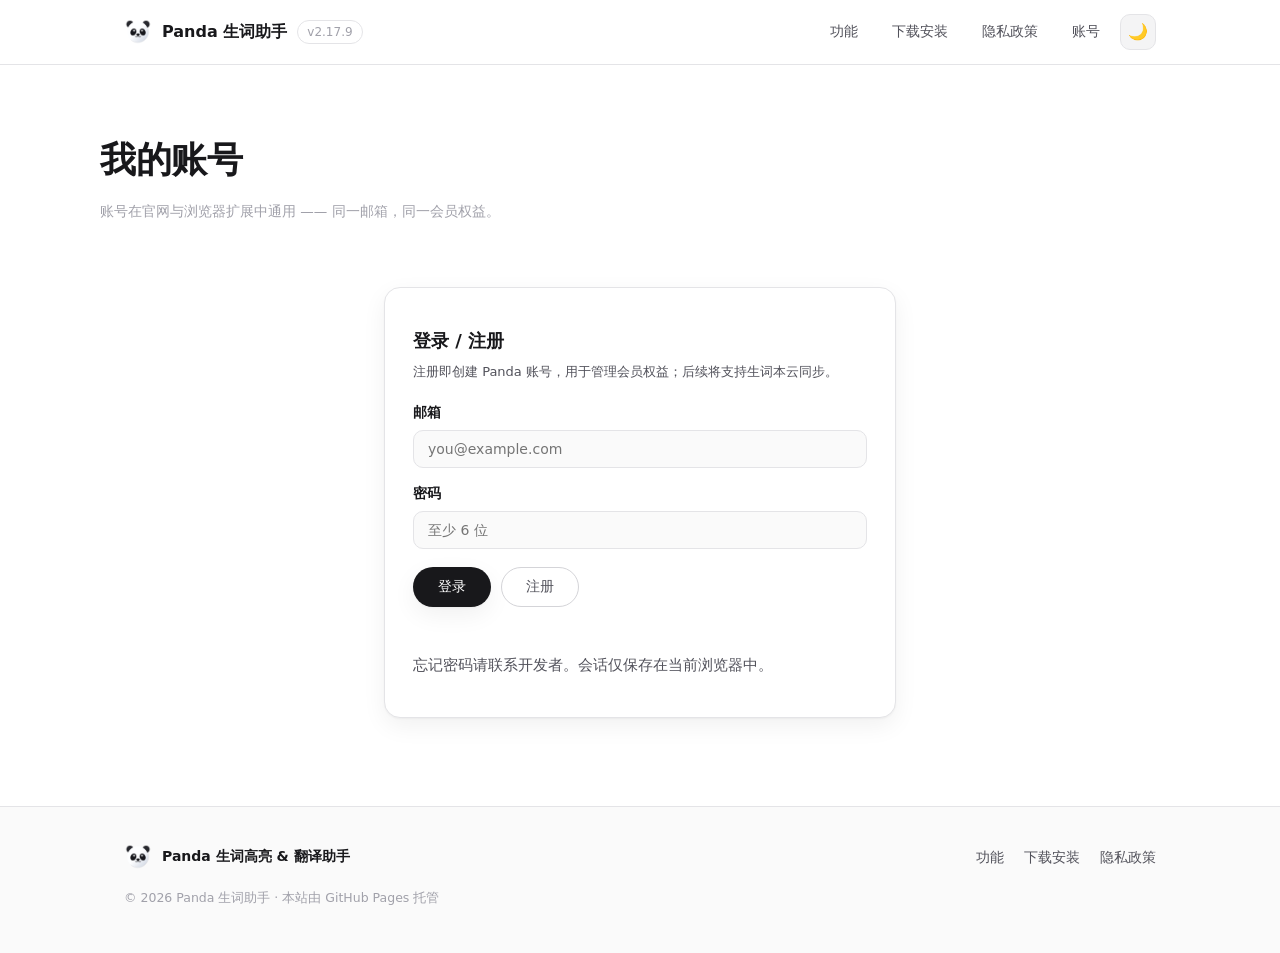
==== account.html @ ee0c7439 "添加账号系统（登录/注册/会员状态）" ====
<!DOCTYPE html>
<html lang="zh-CN">
<head>
  <meta charset="UTF-8" />
  <meta name="viewport" content="width=device-width, initial-scale=1.0" />
  <title>我的账号 — Panda 生词高亮 &amp; 翻译助手</title>
  <link rel="icon" type="image/png" href="assets/icons/icon128.png" />
  <link rel="stylesheet" href="assets/style.css" />
</head>
<body>
  <header class="nav">
    <div class="container nav-inner">
      <a class="brand" href="./">
        <img src="assets/icons/icon128.png" alt="Panda 图标" />
        <span>Panda 生词助手</span>
        <span class="ver">v2.17.9</span>
      </a>
      <nav class="nav-links">
        <a href="./#features" class="hide-sm">功能</a>
        <a href="./#install" class="hide-sm">下载安装</a>
        <a href="privacy.html">隐私政策</a>
        <a href="account.html">账号</a>
        <button class="theme-btn" id="themeBtn" title="切换日间 / 夜间主题" aria-label="切换主题">🌙</button>
      </nav>
    </div>
  </header>

  <main>
    <div class="container page-head">
      <h1>我的账号</h1>
      <p class="meta">账号在官网与浏览器扩展中通用 —— 同一邮箱，同一会员权益。</p>
    </div>

    <div class="container doc" style="max-width:560px">

      <!-- 未登录：登录 / 注册 -->
      <div class="auth-card" id="authLogin">
        <h2 style="font-size:18px;font-weight:650;margin-bottom:4px">登录 / 注册</h2>
        <p style="font-size:13px;color:var(--text-sub);margin-bottom:18px">注册即创建 Panda 账号，用于管理会员权益；后续将支持生词本云同步。</p>
        <div class="auth-form">
          <label>邮箱
            <input type="email" id="authEmail" placeholder="you@example.com" autocomplete="email" />
          </label>
          <label>密码
            <input type="password" id="authPass" placeholder="至少 6 位" autocomplete="current-password" />
          </label>
        </div>
        <div class="auth-actions">
          <button class="btn btn-primary" id="authLoginBtn" type="button">登录</button>
          <button class="btn btn-ghost" id="authSignupBtn" type="button">注册</button>
        </div>
        <p class="auth-msg" id="authMsg"></p>
        <p class="auth-tip">忘记密码请联系开发者。会话仅保存在当前浏览器中。</p>
      </div>

      <!-- 已登录：账号信息 -->
      <div class="auth-card hidden" id="authInfo">
        <h2 style="font-size:18px;font-weight:650;margin-bottom:18px">账号信息</h2>
        <div class="auth-row">
          <span class="auth-k">邮箱</span>
          <span id="infoEmail">—</span>
        </div>
        <div class="auth-row">
          <span class="auth-k">会员状态</span>
          <span class="auth-plan">
            <span class="pro-badge" id="infoBadge">免费版</span>
            <span id="infoPlan" style="font-size:13px;color:var(--text-sub)"></span>
          </span>
        </div>
        <div class="auth-actions" style="margin-top:22px">
          <button class="btn btn-primary" id="authRefreshBtn" type="button">刷新状态</button>
          <button class="btn btn-ghost" id="authLogoutBtn" type="button">退出登录</button>
        </div>
        <p class="auth-msg" id="infoMsg"></p>
        <p class="auth-tip">在浏览器扩展的「设置 → 账号」中登录同一邮箱，会员权益自动同步。</p>
      </div>

    </div>
  </main>

  <footer class="footer">
    <div class="container footer-inner">
      <a class="brand" href="./">
        <img src="assets/icons/icon128.png" alt="" />
        <span>Panda 生词高亮 &amp; 翻译助手</span>
      </a>
      <nav>
        <a href="./#features">功能</a>
        <a href="./#install">下载安装</a>
        <a href="privacy.html">隐私政策</a>
      </nav>
      <p class="copy">© 2026 Panda 生词助手 · 本站由 GitHub Pages 托管</p>
    </div>
  </footer>

  <script src="assets/auth.js"></script>
  <script>
    (function () {
      // 主题切换（与首页一致）
      var btn = document.getElementById('themeBtn');
      var root = document.documentElement;
      var saved = null;
      try { saved = localStorage.getItem('site-theme'); } catch (e) {}
      var apply = function (t) {
        root.setAttribute('data-theme', t);
        btn.textContent = t === 'dark' ? '☀️' : '🌙';
      };
      apply(saved || (window.matchMedia && window.matchMedia('(prefers-color-scheme: dark)').matches ? 'dark' : 'light'));
      btn.addEventListener('click', function () {
        var next = root.getAttribute('data-theme') === 'dark' ? 'light' : 'dark';
        apply(next);
        try { localStorage.setItem('site-theme', next); } catch (e) {}
      });
    })();

    (function () {
      if (typeof SiteAuth === "undefined") return;
      var $ = function (id) { return document.getElementById(id); };
      var loginCard = $("authLogin"), infoCard = $("authInfo");
      var emailInput = $("authEmail"), passInput = $("authPass");
      var msgEl = $("authMsg"), infoMsg = $("infoMsg");
      var busy = false;

      function say(el, text, isErr) {
        el.textContent = text || "";
        el.classList.toggle("err", !!isErr);
      }
      function fmtDate(iso) {
        if (!iso) return "永久";
        try {
          var d = new Date(iso);
          return d.getFullYear() + "-" + String(d.getMonth() + 1).padStart(2, "0") + "-" + String(d.getDate()).padStart(2, "0");
        } catch (e) { return String(iso); }
      }

      function refreshUI() {
        return SiteAuth.getMembership().then(function (m) {
          if (m.signed_in) {
            loginCard.classList.add("hidden");
            infoCard.classList.remove("hidden");
            $("infoEmail").textContent = m.email || "—";
            $("infoBadge").textContent = m.pro ? "PRO" : "免费版";
            $("infoBadge").classList.toggle("pro", !!m.pro);
            $("infoPlan").textContent = m.pro
              ? "Pro 会员 · 有效期至 " + fmtDate(m.expires_at)
              : (m.reason || "免费版，升级后解锁会员功能");
          } else {
            loginCard.classList.remove("hidden");
            infoCard.classList.add("hidden");
            if (m.reason && m.reason.indexOf("失效") >= 0) say(msgEl, m.reason, true);
          }
          return m;
        });
      }

      function creds() {
        var email = String(emailInput.value || "").trim();
        var pass = String(passInput.value || "");
        if (!/^[^\s@]+@[^\s@]+\.[^\s@]+$/.test(email)) { say(msgEl, "请输入有效的邮箱地址", true); return null; }
        if (pass.length < 6) { say(msgEl, "密码至少 6 位", true); return null; }
        return { email: email, pass: pass };
      }

      function doLogin() {
        if (busy) return;
        var c = creds(); if (!c) return;
        busy = true; say(msgEl, "登录中…");
        SiteAuth.signIn(c.email, c.pass).then(function () {
          passInput.value = "";
          say(msgEl, "登录成功");
          return refreshUI();
        }).catch(function (e) {
          say(msgEl, e.message || "登录失败", true);
        }).then(function () { busy = false; });
      }

      function doSignup() {
        if (busy) return;
        var c = creds(); if (!c) return;
        busy = true; say(msgEl, "注册中…");
        SiteAuth.signUp(c.email, c.pass).then(function (r) {
          if (r.needConfirm) {
            say(msgEl, "注册成功！请到邮箱查收验证邮件后再登录");
          } else {
            passInput.value = "";
            say(msgEl, "注册成功，已自动登录");
            return refreshUI();
          }
        }).catch(function (e) {
          say(msgEl, e.message || "注册失败", true);
        }).then(function () { busy = false; });
      }

      function doLogout() {
        if (busy) return;
        busy = true;
        SiteAuth.signOut().then(function () {
          emailInput.value = ""; passInput.value = "";
          say(infoMsg, "");
          say(msgEl, "已退出登录");
          return refreshUI();
        }).catch(function (e) {
          say(infoMsg, "退出失败：" + (e.message || e), true);
        }).then(function () { busy = false; });
      }

      $("authLoginBtn").addEventListener("click", doLogin);
      $("authSignupBtn").addEventListener("click", doSignup);
      $("authLogoutBtn").addEventListener("click", doLogout);
      $("authRefreshBtn").addEventListener("click", function () {
        say(infoMsg, "刷新中…");
        refreshUI().then(function (m) { say(infoMsg, m && m.signed_in ? "已刷新" : ""); });
      });
      passInput.addEventListener("keydown", function (e) { if (e.key === "Enter") doLogin(); });

      refreshUI();
    })();
  </script>
</body>
</html>
---- assets/style.css ----
/* Panda 生词高亮 & 翻译助手 · 官网样式（锌色中性调 + 日/夜主题，与扩展 UI 一致） */
:root {
  --bg: #ffffff;
  --bg-subtle: #fafafa;
  --bg-sunken: #f4f4f5;
  --card: #ffffff;
  --border: #e4e4e7;
  --border-strong: #d4d4d8;
  --text: #18181b;
  --text-sub: #52525b;
  --text-faint: #a1a1aa;
  --accent: #18181b;
  --accent-fg: #ffffff;
  --blue: #3b82f6;
  --shadow: 0 1px 2px rgba(0,0,0,.04), 0 8px 24px rgba(0,0,0,.06);
  --ease: cubic-bezier(.22,1,.36,1);
}
html[data-theme="dark"] {
  --bg: #0a0a0a;
  --bg-subtle: #101011;
  --bg-sunken: #171719;
  --card: #121213;
  --border: #27272a;
  --border-strong: #3f3f46;
  --text: #fafafa;
  --text-sub: #a1a1aa;
  --text-faint: #52525b;
  --accent: #fafafa;
  --accent-fg: #0a0a0a;
  --blue: #60a5fa;
  --shadow: 0 1px 2px rgba(0,0,0,.4), 0 8px 24px rgba(0,0,0,.5);
}
* { box-sizing: border-box; margin: 0; padding: 0; }
html { scroll-behavior: smooth; }
body {
  font-family: system-ui, "Segoe UI", "PingFang SC", "HarmonyOS Sans SC", "MiSans", "Microsoft YaHei", sans-serif;
  background: var(--bg);
  color: var(--text);
  line-height: 1.7;
  -webkit-font-smoothing: antialiased;
}
a { color: inherit; text-decoration: none; }
.container { max-width: 1080px; margin: 0 auto; padding: 0 24px; }

/* ---------- 顶部导航 ---------- */
.nav {
  position: sticky; top: 0; z-index: 50;
  background: color-mix(in srgb, var(--bg) 82%, transparent);
  backdrop-filter: blur(12px);
  border-bottom: 1px solid var(--border);
}
.nav-inner {
  display: flex; align-items: center; justify-content: space-between;
  height: 64px;
}
.brand { display: flex; align-items: center; gap: 10px; font-weight: 600; font-size: 16px; }
.brand img { width: 28px; height: 28px; border-radius: 7px; }
.brand .ver {
  font-size: 12px; font-weight: 500; color: var(--text-faint);
  font-variant-numeric: tabular-nums;
  border: 1px solid var(--border); border-radius: 999px; padding: 1px 9px;
}
.nav-links { display: flex; align-items: center; gap: 6px; }
.nav-links a {
  padding: 7px 14px; border-radius: 8px; font-size: 14px; color: var(--text-sub);
  transition: all .25s var(--ease);
}
.nav-links a:hover { color: var(--text); background: var(--bg-sunken); }
.theme-btn {
  width: 36px; height: 36px; border-radius: 10px; border: 1px solid var(--border);
  background: var(--bg-sunken); cursor: pointer; font-size: 16px;
  display: grid; place-items: center; transition: all .25s var(--ease);
}
.theme-btn:hover { transform: translateY(-1px); border-color: var(--border-strong); }
@media (max-width: 640px) { .nav-links a.hide-sm { display: none; } }

/* ---------- Hero ---------- */
.hero { padding: 88px 0 72px; text-align: center; position: relative; overflow: hidden; }
.hero::before {
  content: ""; position: absolute; inset: -40% -20% auto; height: 130%;
  background: radial-gradient(ellipse 60% 50% at 50% 30%, color-mix(in srgb, var(--blue) 7%, transparent), transparent 70%);
  pointer-events: none;
}
.hero-logo {
  width: 88px; height: 88px; border-radius: 22px; margin: 0 auto 28px;
  box-shadow: var(--shadow); position: relative;
  animation: pop .7s var(--ease) both;
}
@keyframes pop { from { opacity: 0; transform: translateY(14px) scale(.92); } }
.hero h1 { font-size: clamp(30px, 5vw, 44px); font-weight: 700; letter-spacing: -.02em; animation: rise .7s .06s var(--ease) both; }
.hero h1 .hl { position: relative; color: var(--blue); }
.hero p.sub { font-size: 17px; color: var(--text-sub); max-width: 620px; margin: 18px auto 0; animation: rise .7s .14s var(--ease) both; }
@keyframes rise { from { opacity: 0; transform: translateY(16px); } }
.hero-cta { display: flex; gap: 12px; justify-content: center; flex-wrap: wrap; margin-top: 36px; animation: rise .7s .22s var(--ease) both; }
.btn {
  display: inline-flex; align-items: center; gap: 8px;
  padding: 11px 26px; border-radius: 999px; font-size: 15px; font-weight: 500;
  border: 1px solid transparent; cursor: pointer; transition: all .25s var(--ease);
}
.btn-primary { background: var(--accent); color: var(--accent-fg); box-shadow: var(--shadow); }
.btn-primary:hover { transform: translateY(-2px); }
.btn-primary:active { transform: translateY(0) scale(.97); }
.btn-ghost { border-color: var(--border-strong); color: var(--text-sub); background: var(--card); }
.btn-ghost:hover { transform: translateY(-2px); color: var(--text); border-color: var(--text-faint); }
.hero-badges { display: flex; gap: 10px; justify-content: center; flex-wrap: wrap; margin-top: 28px; animation: rise .7s .3s var(--ease) both; }
.badge {
  font-size: 12.5px; color: var(--text-sub);
  border: 1px solid var(--border); border-radius: 999px; padding: 4px 12px;
  background: var(--bg-subtle);
}

/* ---------- 分区 ---------- */
.section { padding: 72px 0; border-top: 1px solid var(--border); }
.section-head { text-align: center; margin-bottom: 44px; }
.section-head .kicker {
  font-size: 12.5px; font-weight: 600; letter-spacing: .12em; text-transform: uppercase;
  color: var(--blue); margin-bottom: 10px;
}
.section-head h2 { font-size: clamp(24px, 3.4vw, 32px); font-weight: 700; letter-spacing: -.01em; }
.section-head p { color: var(--text-sub); max-width: 560px; margin: 12px auto 0; font-size: 15px; }

/* 功能卡片 */
.grid { display: grid; grid-template-columns: repeat(auto-fit, minmax(300px, 1fr)); gap: 16px; }
.card {
  background: var(--card); border: 1px solid var(--border); border-radius: 16px;
  padding: 26px 24px; transition: all .3s var(--ease);
}
.card:hover { transform: translateY(-3px); border-color: var(--border-strong); box-shadow: var(--shadow); }
.card .ico {
  width: 42px; height: 42px; border-radius: 11px; display: grid; place-items: center;
  background: var(--bg-sunken); font-size: 20px; margin-bottom: 16px;
}
.card h3 { font-size: 16.5px; font-weight: 600; margin-bottom: 8px; }
.card p { font-size: 14px; color: var(--text-sub); }
.card .tag {
  display: inline-block; margin-top: 12px; font-size: 12px; color: var(--blue);
  background: color-mix(in srgb, var(--blue) 10%, transparent);
  border-radius: 999px; padding: 2px 10px;
}

/* 安装步骤 */
.steps { display: grid; grid-template-columns: repeat(auto-fit, minmax(240px, 1fr)); gap: 16px; counter-reset: step; }
.step {
  background: var(--card); border: 1px solid var(--border); border-radius: 16px;
  padding: 24px; position: relative; transition: all .3s var(--ease);
}
.step:hover { border-color: var(--border-strong); }
.step::before {
  counter-increment: step; content: counter(step);
  position: absolute; top: -13px; left: 22px;
  width: 26px; height: 26px; border-radius: 8px;
  background: var(--accent); color: var(--accent-fg);
  font-size: 13px; font-weight: 600; display: grid; place-items: center;
  font-variant-numeric: tabular-nums;
}
.step h3 { font-size: 15.5px; font-weight: 600; margin-bottom: 6px; }
.step p { font-size: 14px; color: var(--text-sub); }
.step code {
  font-family: ui-monospace, "Cascadia Code", Consolas, monospace;
  font-size: 12.5px; background: var(--bg-sunken); border: 1px solid var(--border);
  border-radius: 6px; padding: 1px 7px; color: var(--text);
}
.install-cta { text-align: center; margin-top: 40px; }
.note {
  font-size: 13px; color: var(--text-faint); margin-top: 16px; text-align: center;
}

/* 商店卡片 */
.stores { display: grid; grid-template-columns: repeat(auto-fit, minmax(260px, 1fr)); gap: 16px; }
.store {
  display: flex; align-items: center; gap: 16px;
  background: var(--card); border: 1px solid var(--border); border-radius: 16px;
  padding: 22px 24px; transition: all .3s var(--ease);
}
.store:hover { transform: translateY(-3px); border-color: var(--border-strong); box-shadow: var(--shadow); }
.store .ico { width: 46px; height: 46px; border-radius: 12px; display: grid; place-items: center; font-size: 24px; background: var(--bg-sunken); flex: none; }
.store h3 { font-size: 15.5px; font-weight: 600; }
.store p { font-size: 13px; color: var(--text-sub); }

/* ---------- 隐私页 ---------- */
.page-head { padding: 64px 0 8px; }
.page-head h1 { font-size: clamp(26px, 4vw, 36px); font-weight: 700; letter-spacing: -.01em; }
.page-head .meta { font-size: 13.5px; color: var(--text-faint); margin-top: 10px; }
.doc { max-width: 760px; margin: 0 auto; padding: 32px 24px 88px; }
.doc h2 {
  font-size: 19px; font-weight: 650; margin: 40px 0 12px;
  padding-top: 24px; border-top: 1px solid var(--border);
}
.doc h2:first-of-type { border-top: none; padding-top: 0; margin-top: 8px; }
.doc p, .doc li { font-size: 14.5px; color: var(--text-sub); }
.doc p { margin-bottom: 10px; }
.doc ul { padding-left: 22px; margin-bottom: 12px; }
.doc li { margin-bottom: 6px; }
.doc strong { color: var(--text); font-weight: 600; }
.doc code {
  font-family: ui-monospace, Consolas, monospace; font-size: 13px;
  background: var(--bg-sunken); border: 1px solid var(--border);
  border-radius: 6px; padding: 1px 7px; color: var(--text);
}
.doc .callout {
  border-left: 3px solid var(--blue); background: var(--bg-subtle);
  border-radius: 0 12px 12px 0; padding: 14px 18px; margin: 18px 0;
  font-size: 14px; color: var(--text-sub);
}
table.data { width: 100%; border-collapse: collapse; font-size: 13.5px; margin: 14px 0; }
table.data th, table.data td { text-align: left; padding: 10px 14px; border: 1px solid var(--border); }
table.data th { background: var(--bg-subtle); color: var(--text); font-weight: 600; white-space: nowrap; }
table.data td { color: var(--text-sub); }
table.data td:first-child { color: var(--text); font-weight: 500; white-space: nowrap; }

/* ---------- 页脚 ---------- */
.footer { border-top: 1px solid var(--border); padding: 36px 0 44px; background: var(--bg-subtle); }
.footer-inner { display: flex; align-items: center; justify-content: space-between; flex-wrap: wrap; gap: 16px; }
.footer .brand { font-size: 14px; }
.footer nav { display: flex; gap: 20px; font-size: 13.5px; }
.footer nav a { color: var(--text-sub); transition: color .2s; }
.footer nav a:hover { color: var(--text); }
.footer .copy { font-size: 12.5px; color: var(--text-faint); width: 100%; }
@media (max-width: 640px) { .footer-inner { justify-content: center; text-align: center; } }

/* ---------- 账号页 ---------- */
.auth-card {
  background: var(--card); border: 1px solid var(--border); border-radius: 16px;
  padding: 30px 28px; margin-top: 24px; box-shadow: var(--shadow);
}
.auth-form { display: grid; gap: 14px; margin-bottom: 18px; }
.auth-form label { font-size: 13.5px; font-weight: 600; display: grid; gap: 6px; }
.auth-form input {
  width: 100%; padding: 10px 14px; font-size: 14px; font-family: inherit;
  border: 1px solid var(--border); border-radius: 10px; outline: none;
  background: var(--bg-subtle); color: var(--text);
  transition: border-color .25s var(--ease), box-shadow .25s var(--ease);
}
.auth-form input:focus { border-color: var(--border-strong); box-shadow: 0 0 0 3px color-mix(in srgb, var(--blue) 15%, transparent); }
.auth-actions { display: flex; gap: 10px; flex-wrap: wrap; }
.auth-actions .btn { padding: 10px 24px; font-size: 14px; }
.auth-msg { font-size: 13px; min-height: 20px; margin-top: 12px; color: var(--text-sub); }
.auth-msg.err { color: #e5484d; }
.auth-tip { font-size: 12.5px; color: var(--text-faint); margin-top: 14px; line-height: 1.7; }
.auth-row {
  display: flex; align-items: center; justify-content: space-between; gap: 12px;
  padding: 14px 0; border-bottom: 1px solid var(--border); font-size: 14.5px;
}
.auth-row:last-of-type { border-bottom: none; }
.auth-k { color: var(--text-sub); flex: none; }
.auth-plan { display: flex; align-items: center; gap: 10px; flex-wrap: wrap; justify-content: flex-end; }
.pro-badge {
  font-size: 12px; font-weight: 700; letter-spacing: .04em;
  border: 1px solid var(--border-strong); border-radius: 999px; padding: 3px 12px;
  color: var(--text-sub); background: var(--bg-sunken);
}
.pro-badge.pro {
  color: #9a6700; background: #fff3c4; border-color: #f0d47a;
}
html[data-theme="dark"] .pro-badge.pro { color: #ffd80b; background: rgba(240, 212, 122, .14); }
.hidden { display: none !important; }

@media (prefers-reduced-motion: reduce) {
  *, *::before, *::after { animation: none !important; transition: none !important; }
}
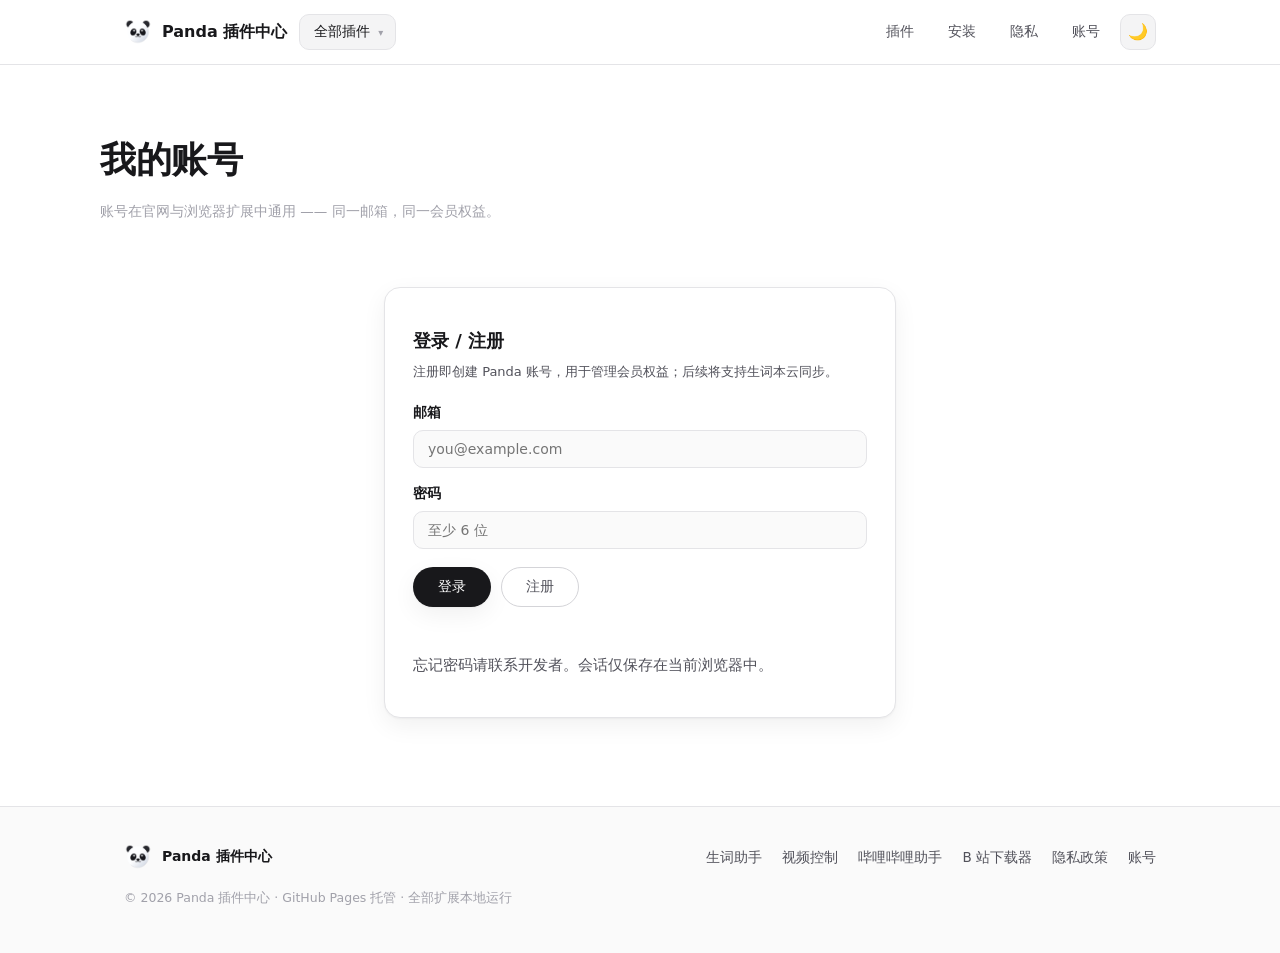
==== commit bb983426: "feat(site): 多插件官网（插件切换 + 逐插件隐私政策 + 自动下载包）" ====
--- a/account.html
+++ b/account.html
@@ -3,27 +3,24 @@
 <head>
   <meta charset="UTF-8" />
   <meta name="viewport" content="width=device-width, initial-scale=1.0" />
-  <title>我的账号 — Panda 生词高亮 &amp; 翻译助手</title>
+  <title>我的账号 — Panda 插件中心</title>
+  <meta name="description" content="Panda 账号：官网与所有浏览器扩展共用同一账号，登录后可查看会员状态、兑换 PRO。" />
   <link rel="icon" type="image/png" href="assets/icons/icon128.png" />
   <link rel="stylesheet" href="assets/style.css" />
+  <script>
+    (function () {
+      try {
+        var t = localStorage.getItem('site-theme');
+        if (t !== 'dark' && t !== 'light') {
+          t = window.matchMedia && window.matchMedia('(prefers-color-scheme: dark)').matches ? 'dark' : 'light';
+        }
+        document.documentElement.setAttribute('data-theme', t);
+      } catch (e) { /* ignore */ }
+    })();
+  </script>
 </head>
 <body>
-  <header class="nav">
-    <div class="container nav-inner">
-      <a class="brand" href="./">
-        <img src="assets/icons/icon128.png" alt="Panda 图标" />
-        <span>Panda 生词助手</span>
-        <span class="ver">v2.17.9</span>
-      </a>
-      <nav class="nav-links">
-        <a href="./#features" class="hide-sm">功能</a>
-        <a href="./#install" class="hide-sm">下载安装</a>
-        <a href="privacy.html">隐私政策</a>
-        <a href="account.html">账号</a>
-        <button class="theme-btn" id="themeBtn" title="切换日间 / 夜间主题" aria-label="切换主题">🌙</button>
-      </nav>
-    </div>
-  </header>
+  <div id="siteNav"></div>
 
   <main>
     <div class="container page-head">
@@ -67,6 +64,13 @@
             <span id="infoPlan" style="font-size:13px;color:var(--text-sub)"></span>
           </span>
         </div>
+        <div class="auth-row" style="flex-direction:column;align-items:stretch;gap:10px">
+          <span class="auth-k">兑换码激活</span>
+          <div class="auth-redeem">
+            <input type="text" id="redeemInput" placeholder="如 PANDA-XXXX-XXXX-XXXX" />
+            <button class="btn btn-primary" id="redeemBtn" type="button">兑换</button>
+          </div>
+        </div>
         <div class="auth-actions" style="margin-top:22px">
           <button class="btn btn-primary" id="authRefreshBtn" type="button">刷新状态</button>
           <button class="btn btn-ghost" id="authLogoutBtn" type="button">退出登录</button>
@@ -78,39 +82,21 @@
     </div>
   </main>
 
-  <footer class="footer">
-    <div class="container footer-inner">
-      <a class="brand" href="./">
-        <img src="assets/icons/icon128.png" alt="" />
-        <span>Panda 生词高亮 &amp; 翻译助手</span>
-      </a>
-      <nav>
-        <a href="./#features">功能</a>
-        <a href="./#install">下载安装</a>
-        <a href="privacy.html">隐私政策</a>
-      </nav>
-      <p class="copy">© 2026 Panda 生词助手 · 本站由 GitHub Pages 托管</p>
-    </div>
-  </footer>
-
+  <div id="siteFooter"></div>
+
+  <script src="assets/plugins.data.js"></script>
+  <script src="assets/app.js"></script>
   <script src="assets/auth.js"></script>
   <script>
     (function () {
-      // 主题切换（与首页一致）
-      var btn = document.getElementById('themeBtn');
-      var root = document.documentElement;
-      var saved = null;
-      try { saved = localStorage.getItem('site-theme'); } catch (e) {}
-      var apply = function (t) {
-        root.setAttribute('data-theme', t);
-        btn.textContent = t === 'dark' ? '☀️' : '🌙';
-      };
-      apply(saved || (window.matchMedia && window.matchMedia('(prefers-color-scheme: dark)').matches ? 'dark' : 'light'));
-      btn.addEventListener('click', function () {
-        var next = root.getAttribute('data-theme') === 'dark' ? 'light' : 'dark';
-        apply(next);
-        try { localStorage.setItem('site-theme', next); } catch (e) {}
-      });
+      // 复用官网统一的导航 / 页脚（含插件切换器与主题按钮）
+      var A = window.PandaSite;
+      if (!A) return;
+      var nav = document.getElementById('siteNav');
+      var foot = document.getElementById('siteFooter');
+      if (nav) nav.innerHTML = A.nav('');
+      if (foot) foot.innerHTML = A.footer();
+      A.initTheme();
     })();
 
     (function () {
@@ -213,6 +199,23 @@
       });
       passInput.addEventListener("keydown", function (e) { if (e.key === "Enter") doLogin(); });
 
+      function doRedeem() {
+        if (busy) return;
+        var input = $("redeemInput");
+        var code = String(input.value || "").trim();
+        if (!code) { say(infoMsg, "请输入兑换码", true); return; }
+        busy = true; say(infoMsg, "兑换中…");
+        SiteAuth.redeemCode(code).then(function (r) {
+          input.value = "";
+          say(infoMsg, "兑换成功！Pro 会员有效期至 " + fmtDate(r.expires_at));
+          return refreshUI();
+        }).catch(function (e) {
+          say(infoMsg, e.message || "兑换失败", true);
+        }).then(function () { busy = false; });
+      }
+      $("redeemBtn").addEventListener("click", doRedeem);
+      $("redeemInput").addEventListener("keydown", function (e) { if (e.key === "Enter") doRedeem(); });
+
       refreshUI();
     })();
   </script>
--- a/assets/style.css
+++ b/assets/style.css
@@ -73,6 +73,15 @@
 }
 .theme-btn:hover { transform: translateY(-1px); border-color: var(--border-strong); }
 @media (max-width: 640px) { .nav-links a.hide-sm { display: none; } }
+@media (max-width: 640px) {
+  .brand { gap: 8px; font-size: 15px; white-space: nowrap; }
+  .brand .ver { display: none; }
+  .nav-links a { padding: 7px 10px; font-size: 13.5px; }
+  .dl { padding: 20px; }
+  .dl-main { min-width: 0; }
+  .dl-actions { width: 100%; }
+  .dl-actions .btn { flex: 1; justify-content: center; }
+}
 
 /* ---------- Hero ---------- */
 .hero { padding: 88px 0 72px; text-align: center; position: relative; overflow: hidden; }
@@ -120,7 +129,7 @@
 .section-head p { color: var(--text-sub); max-width: 560px; margin: 12px auto 0; font-size: 15px; }
 
 /* 功能卡片 */
-.grid { display: grid; grid-template-columns: repeat(auto-fit, minmax(300px, 1fr)); gap: 16px; }
+.grid { display: grid; grid-template-columns: repeat(auto-fit, minmax(min(300px, 100%), 1fr)); gap: 16px; }
 .card {
   background: var(--card); border: 1px solid var(--border); border-radius: 16px;
   padding: 26px 24px; transition: all .3s var(--ease);
@@ -139,7 +148,7 @@
 }
 
 /* 安装步骤 */
-.steps { display: grid; grid-template-columns: repeat(auto-fit, minmax(240px, 1fr)); gap: 16px; counter-reset: step; }
+.steps { display: grid; grid-template-columns: repeat(auto-fit, minmax(min(420px, 100%), 1fr)); gap: 16px; counter-reset: step; }
 .step {
   background: var(--card); border: 1px solid var(--border); border-radius: 16px;
   padding: 24px; position: relative; transition: all .3s var(--ease);
@@ -159,14 +168,51 @@
   font-family: ui-monospace, "Cascadia Code", Consolas, monospace;
   font-size: 12.5px; background: var(--bg-sunken); border: 1px solid var(--border);
   border-radius: 6px; padding: 1px 7px; color: var(--text);
-}
+  overflow-wrap: anywhere; word-break: break-word;
+}
+.step { min-width: 0; }
+.step p { overflow-wrap: anywhere; }
 .install-cta { text-align: center; margin-top: 40px; }
 .note {
   font-size: 13px; color: var(--text-faint); margin-top: 16px; text-align: center;
 }
 
+/* 直链下载卡片 */
+.dl {
+  display: flex; align-items: center; justify-content: space-between; gap: 20px; flex-wrap: wrap;
+  background: var(--card); border: 1px solid var(--border); border-radius: 18px;
+  padding: 24px 26px; box-shadow: var(--shadow);
+}
+.dl-main { display: flex; align-items: center; gap: 16px; min-width: 280px; }
+.dl-main .ico {
+  width: 52px; height: 52px; border-radius: 14px; flex: none;
+  display: grid; place-items: center; font-size: 26px; background: var(--bg-sunken);
+}
+.dl-main h3 { font-size: 17px; font-weight: 650; letter-spacing: -.01em; display: flex; align-items: center; gap: 10px; flex-wrap: wrap; }
+.dl-ver {
+  font-size: 12px; font-weight: 600; color: var(--blue);
+  background: color-mix(in srgb, var(--blue) 10%, transparent);
+  border-radius: 999px; padding: 2px 10px; font-variant-numeric: tabular-nums;
+}
+.dl-main p { font-size: 13.5px; color: var(--text-sub); margin-top: 2px; }
+.dl-meta {
+  display: flex; gap: 8px; flex-wrap: wrap; margin-top: 8px;
+  font-size: 12.5px; color: var(--text-faint); font-variant-numeric: tabular-nums;
+}
+.dl-actions { display: flex; gap: 10px; flex-wrap: wrap; }
+.dl-actions .btn { padding: 10px 20px; font-size: 14px; }
+.dl-hash {
+  text-align: center; margin-top: 14px; font-size: 12px; color: var(--text-faint);
+  word-break: break-all;
+}
+.dl-hash code {
+  font-family: ui-monospace, "Cascadia Code", Consolas, monospace; font-size: 11.5px;
+  background: var(--bg-sunken); border: 1px solid var(--border); border-radius: 5px;
+  padding: 1px 6px; color: var(--text-sub);
+}
+
 /* 商店卡片 */
-.stores { display: grid; grid-template-columns: repeat(auto-fit, minmax(260px, 1fr)); gap: 16px; }
+.stores { display: grid; grid-template-columns: repeat(auto-fit, minmax(min(260px, 100%), 1fr)); gap: 16px; }
 .store {
   display: flex; align-items: center; gap: 16px;
   background: var(--card); border: 1px solid var(--border); border-radius: 16px;
@@ -253,8 +299,233 @@
   color: #9a6700; background: #fff3c4; border-color: #f0d47a;
 }
 html[data-theme="dark"] .pro-badge.pro { color: #ffd80b; background: rgba(240, 212, 122, .14); }
+.auth-redeem { display: flex; gap: 10px; flex-wrap: wrap; }
+.auth-redeem input {
+  flex: 1; min-width: 200px; padding: 10px 14px; font-size: 14px; font-family: inherit;
+  border: 1px solid var(--border); border-radius: 10px; outline: none;
+  background: var(--bg-subtle); color: var(--text);
+  transition: border-color .25s var(--ease), box-shadow .25s var(--ease);
+}
+.auth-redeem input:focus { border-color: var(--border-strong); box-shadow: 0 0 0 3px color-mix(in srgb, var(--blue) 15%, transparent); }
+.auth-redeem .btn { padding: 10px 24px; font-size: 14px; flex: none; }
 .hidden { display: none !important; }
 
 @media (prefers-reduced-motion: reduce) {
   *, *::before, *::after { animation: none !important; transition: none !important; }
 }
+
+/* =====================================================================
+   多插件官网（Panda 插件中心）追加样式
+   ===================================================================== */
+
+/* 导航：品牌 + 插件切换器 + 链接 */
+.nav-inner { display: flex; align-items: center; gap: 12px; }
+.nav-links { margin-left: auto; }
+
+/* ---------- 插件切换器（下拉） ---------- */
+.ps { position: relative; }
+.ps-btn {
+  display: inline-flex; align-items: center; gap: 8px;
+  height: 36px; padding: 0 12px 0 14px;
+  border: 1px solid var(--border); border-radius: 10px;
+  background: var(--bg-sunken); color: var(--text);
+  font-family: inherit; font-size: 13.5px; font-weight: 500;
+  cursor: pointer; transition: all .22s var(--ease); white-space: nowrap;
+}
+.ps-btn:hover { border-color: var(--border-strong); transform: translateY(-1px); }
+.ps-cur { max-width: 12em; overflow: hidden; text-overflow: ellipsis; }
+.ps-caret { font-size: 10px; color: var(--text-faint); }
+.ps-menu {
+  position: absolute; top: calc(100% + 8px); left: 0; z-index: 80;
+  width: 336px; max-height: min(70vh, 520px); overflow-y: auto;
+  padding: 8px; border: 1px solid var(--border); border-radius: 14px;
+  background: var(--card); box-shadow: var(--shadow);
+  animation: psIn .18s var(--ease) both;
+}
+@keyframes psIn { from { opacity: 0; transform: translateY(-6px); } }
+.ps-item {
+  display: flex; align-items: center; gap: 10px;
+  padding: 9px 10px; border-radius: 10px; transition: background .18s;
+}
+.ps-item:hover { background: var(--bg-sunken); }
+.ps-item.active { background: var(--bg-sunken); box-shadow: inset 0 0 0 1px var(--border-strong); }
+.ps-ico { width: 30px; height: 30px; border-radius: 8px; flex: none; object-fit: cover; }
+.ps-ico.emoji { display: grid; place-items: center; background: var(--bg-sunken); font-size: 15px; }
+.ps-text { display: grid; min-width: 0; flex: 1; }
+.ps-name { font-size: 13.5px; font-weight: 600; color: var(--text); white-space: nowrap; overflow: hidden; text-overflow: ellipsis; }
+.ps-sub { font-size: 11.5px; color: var(--text-faint); white-space: nowrap; overflow: hidden; text-overflow: ellipsis; }
+.ps-ver { font-size: 11.5px; color: var(--text-sub); font-variant-numeric: tabular-nums; flex: none; }
+.ps-sep { height: 1px; background: var(--border); margin: 6px 8px; }
+
+/* ---------- 首页 Hero ---------- */
+.hub-hero { padding: 78px 0 56px; text-align: center; position: relative; overflow: hidden; }
+.hub-hero::before {
+  content: ""; position: absolute; inset: -40% -20% auto; height: 130%; pointer-events: none;
+  background: radial-gradient(ellipse 60% 50% at 50% 26%, color-mix(in srgb, var(--blue) 8%, transparent), transparent 70%);
+}
+.hub-hero .container { position: relative; }
+.kicker {
+  font-size: 12.5px; font-weight: 600; letter-spacing: .12em; text-transform: uppercase;
+  color: var(--blue); margin-bottom: 12px;
+}
+.hub-hero h1 { font-size: clamp(30px, 5vw, 46px); font-weight: 700; letter-spacing: -.02em; line-height: 1.25; }
+.hub-hero h1 .hl { color: var(--blue); }
+.hub-hero .sub { font-size: 16.5px; color: var(--text-sub); max-width: 660px; margin: 18px auto 0; }
+.stat-row {
+  display: flex; justify-content: center; flex-wrap: wrap; gap: 10px; margin-top: 34px;
+}
+.stat {
+  min-width: 116px; padding: 12px 18px; border: 1px solid var(--border); border-radius: 14px;
+  background: var(--bg-subtle); display: grid; gap: 2px;
+}
+.stat b { font-size: 19px; font-weight: 700; letter-spacing: -.01em; font-variant-numeric: tabular-nums; }
+.stat span { font-size: 12px; color: var(--text-faint); }
+
+/* ---------- 插件卡片 ---------- */
+.plugin-grid { display: grid; grid-template-columns: repeat(auto-fit, minmax(min(330px, 100%), 1fr)); gap: 18px; }
+.pcard {
+  display: flex; flex-direction: column;
+  background: var(--card); border: 1px solid var(--border); border-radius: 18px;
+  padding: 24px; transition: all .3s var(--ease);
+}
+.pcard:hover { transform: translateY(-3px); border-color: var(--border-strong); box-shadow: var(--shadow); }
+.pcard-head { display: flex; align-items: center; gap: 14px; }
+.pcard-ico { width: 48px; height: 48px; border-radius: 13px; flex: none; object-fit: cover; box-shadow: 0 1px 2px rgba(0,0,0,.08); }
+.pcard-ico.emoji { display: grid; place-items: center; background: var(--bg-sunken); font-size: 22px; }
+.pcard-title { min-width: 0; }
+.pcard-title h3 { font-size: 16.5px; font-weight: 650; letter-spacing: -.01em; }
+.pcard-ver { font-size: 12px; color: var(--text-faint); font-variant-numeric: tabular-nums; }
+.pcard-tag { font-size: 13.5px; color: var(--text-sub); margin-top: 14px; }
+.pcard-list { list-style: none; margin: 14px 0 0; display: grid; gap: 7px; }
+.pcard-list li { display: flex; align-items: center; gap: 8px; font-size: 13.5px; color: var(--text-sub); }
+.li-ico { font-size: 14px; }
+.pcard-foot { display: flex; gap: 10px; margin-top: auto; padding-top: 20px; flex-wrap: wrap; }
+.btn.sm { padding: 8px 16px; font-size: 13px; }
+.is-off { opacity: .55; cursor: not-allowed; }
+
+/* ---------- 插件详情 ---------- */
+.crumb-row {
+  display: flex; align-items: center; gap: 16px; flex-wrap: wrap;
+  padding-top: 26px; padding-bottom: 4px;
+}
+.crumb { font-size: 13.5px; color: var(--text-sub); transition: color .2s; white-space: nowrap; }
+.crumb:hover { color: var(--text); }
+.chips { display: flex; gap: 8px; overflow-x: auto; padding-bottom: 2px; scrollbar-width: thin; }
+.chip {
+  display: inline-flex; align-items: center; gap: 7px; flex: none;
+  padding: 6px 12px 6px 8px; border: 1px solid var(--border); border-radius: 999px;
+  background: var(--bg-subtle); font-size: 13px; color: var(--text-sub);
+  transition: all .22s var(--ease);
+}
+.chip:hover { border-color: var(--border-strong); color: var(--text); transform: translateY(-1px); }
+.chip.active { background: var(--accent); color: var(--accent-fg); border-color: var(--accent); }
+.chip-ico { width: 20px; height: 20px; border-radius: 6px; object-fit: cover; }
+.chip-ico.emoji { display: grid; place-items: center; font-size: 12px; background: var(--bg-sunken); }
+.chip-ver { font-size: 11px; opacity: .72; font-variant-numeric: tabular-nums; }
+
+.detail-hero { padding: 26px 0 56px; position: relative; overflow: hidden; }
+.detail-hero::before {
+  content: ""; position: absolute; inset: -50% -20% auto; height: 120%; pointer-events: none;
+  background: radial-gradient(ellipse 55% 45% at 24% 18%, color-mix(in srgb, var(--blue) 7%, transparent), transparent 70%);
+}
+.detail-hero .container { position: relative; }
+.detail-top { display: flex; align-items: center; gap: 20px; flex-wrap: wrap; }
+.detail-ico { width: 84px; height: 84px; border-radius: 21px; object-fit: cover; flex: none; box-shadow: var(--shadow); }
+.detail-ico.emoji { display: grid; place-items: center; background: var(--bg-sunken); font-size: 38px; }
+.detail-head { min-width: 0; }
+.detail-kicker { font-size: 12.5px; font-weight: 600; letter-spacing: .1em; text-transform: uppercase; color: var(--blue); }
+.detail-head h1 {
+  font-size: clamp(24px, 3.6vw, 34px); font-weight: 700; letter-spacing: -.02em; line-height: 1.3;
+  display: flex; align-items: center; gap: 12px; flex-wrap: wrap;
+}
+.ver-pill {
+  font-size: 12.5px; font-weight: 600; color: var(--text-sub);
+  border: 1px solid var(--border-strong); border-radius: 999px; padding: 2px 11px;
+  font-variant-numeric: tabular-nums; background: var(--bg-sunken);
+}
+.detail-tag { font-size: 15px; color: var(--text-sub); margin-top: 6px; }
+.detail-hero .sub { font-size: 15.5px; color: var(--text-sub); max-width: 720px; margin: 20px 0 0; }
+.hero-cta.left, .hero-badges.left { justify-content: flex-start; }
+.hero-cta.left { margin-top: 26px; }
+.hero-badges.left { margin-top: 20px; }
+
+.member-note {
+  display: flex; align-items: center; gap: 12px; flex-wrap: wrap;
+  margin-top: 24px; padding: 14px 18px;
+  border: 1px solid var(--border); border-left: 3px solid var(--border-strong);
+  border-radius: 0 12px 12px 0; background: var(--bg-subtle);
+}
+.member-note.required { border-left-color: #d9a441; }
+.member-badge {
+  font-size: 11.5px; font-weight: 700; letter-spacing: .03em;
+  padding: 3px 10px; border-radius: 999px; flex: none;
+  color: #9a6700; background: #fff3c4; border: 1px solid #f0d47a;
+}
+html[data-theme="dark"] .member-badge { color: #ffd80b; background: rgba(240,212,122,.14); border-color: rgba(240,212,122,.4); }
+.member-text { font-size: 13px; color: var(--text-sub); flex: 1; min-width: 220px; }
+.member-link { font-size: 13px; color: var(--blue); white-space: nowrap; }
+
+.perm-wrap { max-width: 820px; margin: 0 auto; }
+.inline-link { color: var(--blue); text-decoration: underline; text-underline-offset: 2px; }
+
+.mini-copy {
+  margin-left: 8px; padding: 2px 9px; font-size: 11.5px; font-family: inherit;
+  border: 1px solid var(--border); border-radius: 999px; background: var(--bg);
+  color: var(--text-sub); cursor: pointer; transition: all .2s var(--ease); vertical-align: middle;
+}
+.mini-copy:hover { color: var(--text); border-color: var(--border-strong); }
+
+.why {
+  max-width: 820px; margin: 26px auto 0; padding: 16px 20px;
+  border: 1px solid var(--border); border-radius: 14px; background: var(--bg-subtle);
+}
+.why summary { cursor: pointer; font-size: 14px; font-weight: 600; list-style: none; }
+.why summary::-webkit-details-marker { display: none; }
+.why summary::before { content: "▸ "; color: var(--blue); }
+.why[open] summary::before { content: "▾ "; }
+.why-body { margin-top: 14px; }
+.why-body p, .why-body li { font-size: 13.5px; color: var(--text-sub); }
+.why-body p { margin-bottom: 10px; }
+.why-body ul { padding-left: 20px; display: grid; gap: 8px; margin-bottom: 10px; }
+.why-body strong { color: var(--text); }
+.why-body code {
+  font-family: ui-monospace, Consolas, monospace; font-size: 12px;
+  background: var(--bg-sunken); border: 1px solid var(--border); border-radius: 5px; padding: 1px 6px;
+}
+.store.is-off { opacity: .6; }
+.store.is-off:hover { transform: none; box-shadow: none; border-color: var(--border); }
+
+/* ---------- 隐私页 ---------- */
+.privacy-switch { display: flex; align-items: center; gap: 10px; flex-wrap: wrap; margin-top: 18px; }
+.privacy-switch label { font-size: 13px; color: var(--text-faint); }
+.policy-list { display: grid; gap: 14px; max-width: 820px; margin: 0 auto; }
+.policy-card {
+  display: flex; align-items: center; gap: 16px; flex-wrap: wrap;
+  padding: 20px 22px; border: 1px solid var(--border); border-radius: 16px; background: var(--card);
+  transition: all .28s var(--ease);
+}
+.policy-card:hover { transform: translateY(-2px); border-color: var(--border-strong); box-shadow: var(--shadow); }
+.policy-card .pc-ico { width: 44px; height: 44px; border-radius: 12px; flex: none; object-fit: cover; }
+.policy-card .pc-ico.emoji { display: grid; place-items: center; background: var(--bg-sunken); font-size: 20px; }
+.policy-card .pc-body { flex: 1; min-width: 220px; }
+.policy-card h3 { font-size: 15.5px; font-weight: 650; }
+.policy-card p { font-size: 13px; color: var(--text-sub); margin-top: 2px; }
+.policy-card .pc-go { font-size: 13px; color: var(--blue); white-space: nowrap; }
+.doc-sub { font-size: 13px; color: var(--text-faint); margin-bottom: 22px; }
+
+/* ---------- 响应式 ---------- */
+@media (max-width: 820px) {
+  .ps-menu { width: 300px; }
+}
+@media (max-width: 640px) {
+  .nav-inner { gap: 8px; }
+  .hub-hero { padding: 52px 0 40px; }
+  .stat { min-width: 96px; padding: 10px 14px; }
+  .stat b { font-size: 17px; }
+  .pcard { padding: 20px; }
+  .detail-ico { width: 64px; height: 64px; border-radius: 17px; }
+  .chips { margin-right: -24px; padding-right: 24px; }
+  .ps-menu { position: fixed; left: 12px; right: 12px; width: auto; top: 62px; }
+}
+.ps-all .ps-name { font-weight: 650; }
+.ps-all .ps-ver { display: none; }
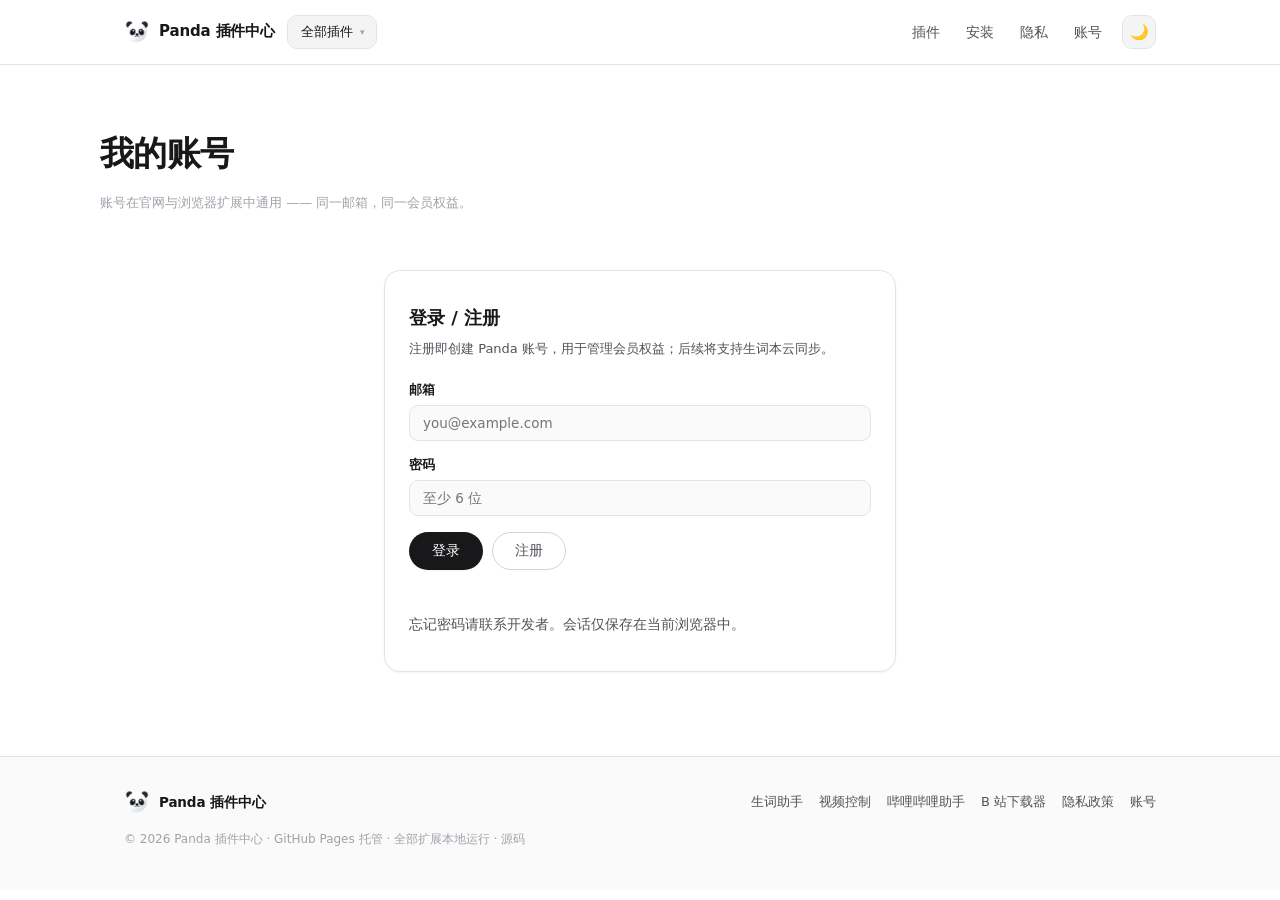
==== commit 144ee839: "feat(site): 精简下载区块 + 商店小按钮 + 视差动效 + 前端拆分重构" ====
--- a/account.html
+++ b/account.html
@@ -85,12 +85,13 @@
   <div id="siteFooter"></div>
 
   <script src="assets/plugins.data.js"></script>
+  <script src="assets/ui.js"></script>
   <script src="assets/app.js"></script>
   <script src="assets/auth.js"></script>
   <script>
     (function () {
       // 复用官网统一的导航 / 页脚（含插件切换器与主题按钮）
-      var A = window.PandaSite;
+      var A = window.PandaUI;
       if (!A) return;
       var nav = document.getElementById('siteNav');
       var foot = document.getElementById('siteFooter');
--- a/assets/style.css
+++ b/assets/style.css
@@ -1,4 +1,11 @@
-/* Panda 生词高亮 & 翻译助手 · 官网样式（锌色中性调 + 日/夜主题，与扩展 UI 一致） */
+/* =========================================================================
+   Panda 插件中心 · 官网样式
+   设计语言：Panda（近纯黑 / 锌灰单色 + 单一蓝色强调 + 语义色）
+   结构：令牌 → 基础 → 动效层 → 导航 → 按钮 → 首页 → 插件卡 → 详情
+        → 安装 → 隐私/文档 → 账号 → 页脚 → 响应式
+   ========================================================================= */
+
+/* ---------- 令牌 ---------- */
 :root {
   --bg: #ffffff;
   --bg-subtle: #fafafa;
@@ -12,9 +19,15 @@
   --accent: #18181b;
   --accent-fg: #ffffff;
   --blue: #3b82f6;
-  --shadow: 0 1px 2px rgba(0,0,0,.04), 0 8px 24px rgba(0,0,0,.06);
-  --ease: cubic-bezier(.22,1,.36,1);
-}
+  --shadow-sm: 0 1px 2px rgba(24, 24, 27, .05);
+  --shadow: 0 1px 2px rgba(24, 24, 27, .05), 0 10px 30px rgba(24, 24, 27, .07);
+  --shadow-lg: 0 2px 4px rgba(24, 24, 27, .06), 0 24px 60px rgba(24, 24, 27, .1);
+  --ease: cubic-bezier(.22, 1, .36, 1);
+  --nav-h: 64px;
+  --glow: 12%;
+  color-scheme: light;
+}
+
 html[data-theme="dark"] {
   --bg: #0a0a0a;
   --bg-subtle: #101011;
@@ -28,8 +41,14 @@
   --accent: #fafafa;
   --accent-fg: #0a0a0a;
   --blue: #60a5fa;
-  --shadow: 0 1px 2px rgba(0,0,0,.4), 0 8px 24px rgba(0,0,0,.5);
-}
+  --shadow-sm: 0 1px 2px rgba(0, 0, 0, .5);
+  --shadow: 0 1px 2px rgba(0, 0, 0, .5), 0 12px 34px rgba(0, 0, 0, .55);
+  --shadow-lg: 0 2px 6px rgba(0, 0, 0, .6), 0 28px 70px rgba(0, 0, 0, .65);
+  --glow: 10%;
+  color-scheme: dark;
+}
+
+/* ---------- 基础 ---------- */
 * { box-sizing: border-box; margin: 0; padding: 0; }
 html { scroll-behavior: smooth; }
 body {
@@ -38,494 +57,492 @@
   color: var(--text);
   line-height: 1.7;
   -webkit-font-smoothing: antialiased;
+  overflow-x: hidden;
 }
 a { color: inherit; text-decoration: none; }
+img { max-width: 100%; }
+code, kbd { font-family: ui-monospace, "Cascadia Code", Consolas, monospace; font-size: .92em; }
 .container { max-width: 1080px; margin: 0 auto; padding: 0 24px; }
-
-/* ---------- 顶部导航 ---------- */
+:focus-visible { outline: 1.5px solid var(--blue); outline-offset: 2px; border-radius: 4px; }
+section[id] { scroll-margin-top: calc(var(--nav-h) + 18px); }
+/* 插件页有 sticky 的切换条，跳转时多留出它的高度 */
+html[data-plugin]:not([data-plugin=""]) section[id] { scroll-margin-top: calc(var(--nav-h) + 66px); }
+
+/* ---------- 动效层：阅读进度 / 入场 / 视差 / 光斑 ---------- */
+#fxProgress {
+  position: fixed; inset: 0 0 auto 0; height: 2px; z-index: 120;
+  background: linear-gradient(90deg, var(--text), var(--text-faint));
+  transform: scaleX(0); transform-origin: 0 50%;
+  opacity: .45; pointer-events: none; will-change: transform;
+}
+[data-parallax] { will-change: transform; }
+html.fx-ready [data-reveal] {
+  opacity: 0;
+  transform: translateY(10px) scale(.995);
+  transition: opacity 420ms var(--ease) var(--fx-delay, 0ms),
+              transform 420ms var(--ease) var(--fx-delay, 0ms);
+}
+html.fx-ready [data-reveal].fx-in { opacity: 1; transform: none; }
+
+/* 卡片指针光斑（只用文字色，不加彩色） */
+.pcard, .card, .policy-card { position: relative; isolation: isolate; }
+.pcard::after, .card::after, .policy-card::after {
+  content: ""; position: absolute; inset: 0; border-radius: inherit; pointer-events: none;
+  opacity: 0; transition: opacity 220ms var(--ease); z-index: 1;
+  background: radial-gradient(260px circle at var(--mx, 50%) var(--my, 50%),
+              color-mix(in srgb, var(--text) 6%, transparent), transparent 62%);
+}
+.pcard:hover::after, .card:hover::after, .policy-card:hover::after { opacity: 1; }
+
+/* ---------- 导航 ---------- */
 .nav {
-  position: sticky; top: 0; z-index: 50;
-  background: color-mix(in srgb, var(--bg) 82%, transparent);
-  backdrop-filter: blur(12px);
+  position: sticky; top: 0; z-index: 60;
+  background: color-mix(in srgb, var(--bg) 80%, transparent);
+  backdrop-filter: blur(14px) saturate(1.4);
   border-bottom: 1px solid var(--border);
-}
-.nav-inner {
-  display: flex; align-items: center; justify-content: space-between;
-  height: 64px;
-}
-.brand { display: flex; align-items: center; gap: 10px; font-weight: 600; font-size: 16px; }
-.brand img { width: 28px; height: 28px; border-radius: 7px; }
-.brand .ver {
-  font-size: 12px; font-weight: 500; color: var(--text-faint);
-  font-variant-numeric: tabular-nums;
-  border: 1px solid var(--border); border-radius: 999px; padding: 1px 9px;
-}
-.nav-links { display: flex; align-items: center; gap: 6px; }
+  transition: border-color .3s var(--ease), box-shadow .3s var(--ease);
+}
+body.is-scrolled .nav { border-bottom-color: var(--border-strong); box-shadow: 0 1px 0 rgba(0, 0, 0, .02); }
+.nav-inner { display: flex; align-items: center; gap: 12px; height: var(--nav-h); }
+.brand { display: flex; align-items: center; gap: 9px; font-size: 15px; font-weight: 600; letter-spacing: -.01em; }
+.brand img { width: 26px; height: 26px; border-radius: 7px; }
+.nav-links { display: flex; align-items: center; gap: 2px; margin-left: auto; }
 .nav-links a {
-  padding: 7px 14px; border-radius: 8px; font-size: 14px; color: var(--text-sub);
-  transition: all .25s var(--ease);
+  padding: 6px 12px; border-radius: 8px; font-size: 13.5px; color: var(--text-sub);
+  transition: color .22s var(--ease), background .22s var(--ease);
 }
 .nav-links a:hover { color: var(--text); background: var(--bg-sunken); }
 .theme-btn {
-  width: 36px; height: 36px; border-radius: 10px; border: 1px solid var(--border);
-  background: var(--bg-sunken); cursor: pointer; font-size: 16px;
-  display: grid; place-items: center; transition: all .25s var(--ease);
+  width: 34px; height: 34px; margin-left: 6px; border-radius: 10px;
+  border: 1px solid var(--border); background: var(--bg-sunken); color: var(--text);
+  cursor: pointer; font-size: 15px; display: grid; place-items: center;
+  transition: transform .22s var(--ease), border-color .22s var(--ease);
 }
 .theme-btn:hover { transform: translateY(-1px); border-color: var(--border-strong); }
-@media (max-width: 640px) { .nav-links a.hide-sm { display: none; } }
-@media (max-width: 640px) {
-  .brand { gap: 8px; font-size: 15px; white-space: nowrap; }
-  .brand .ver { display: none; }
-  .nav-links a { padding: 7px 10px; font-size: 13.5px; }
-  .dl { padding: 20px; }
-  .dl-main { min-width: 0; }
-  .dl-actions { width: 100%; }
-  .dl-actions .btn { flex: 1; justify-content: center; }
-}
-
-/* ---------- Hero ---------- */
-.hero { padding: 88px 0 72px; text-align: center; position: relative; overflow: hidden; }
-.hero::before {
-  content: ""; position: absolute; inset: -40% -20% auto; height: 130%;
-  background: radial-gradient(ellipse 60% 50% at 50% 30%, color-mix(in srgb, var(--blue) 7%, transparent), transparent 70%);
-  pointer-events: none;
-}
-.hero-logo {
-  width: 88px; height: 88px; border-radius: 22px; margin: 0 auto 28px;
-  box-shadow: var(--shadow); position: relative;
-  animation: pop .7s var(--ease) both;
-}
-@keyframes pop { from { opacity: 0; transform: translateY(14px) scale(.92); } }
-.hero h1 { font-size: clamp(30px, 5vw, 44px); font-weight: 700; letter-spacing: -.02em; animation: rise .7s .06s var(--ease) both; }
-.hero h1 .hl { position: relative; color: var(--blue); }
-.hero p.sub { font-size: 17px; color: var(--text-sub); max-width: 620px; margin: 18px auto 0; animation: rise .7s .14s var(--ease) both; }
-@keyframes rise { from { opacity: 0; transform: translateY(16px); } }
-.hero-cta { display: flex; gap: 12px; justify-content: center; flex-wrap: wrap; margin-top: 36px; animation: rise .7s .22s var(--ease) both; }
-.btn {
-  display: inline-flex; align-items: center; gap: 8px;
-  padding: 11px 26px; border-radius: 999px; font-size: 15px; font-weight: 500;
-  border: 1px solid transparent; cursor: pointer; transition: all .25s var(--ease);
-}
-.btn-primary { background: var(--accent); color: var(--accent-fg); box-shadow: var(--shadow); }
-.btn-primary:hover { transform: translateY(-2px); }
-.btn-primary:active { transform: translateY(0) scale(.97); }
-.btn-ghost { border-color: var(--border-strong); color: var(--text-sub); background: var(--card); }
-.btn-ghost:hover { transform: translateY(-2px); color: var(--text); border-color: var(--text-faint); }
-.hero-badges { display: flex; gap: 10px; justify-content: center; flex-wrap: wrap; margin-top: 28px; animation: rise .7s .3s var(--ease) both; }
-.badge {
-  font-size: 12.5px; color: var(--text-sub);
-  border: 1px solid var(--border); border-radius: 999px; padding: 4px 12px;
-  background: var(--bg-subtle);
-}
-
-/* ---------- 分区 ---------- */
-.section { padding: 72px 0; border-top: 1px solid var(--border); }
-.section-head { text-align: center; margin-bottom: 44px; }
-.section-head .kicker {
-  font-size: 12.5px; font-weight: 600; letter-spacing: .12em; text-transform: uppercase;
-  color: var(--blue); margin-bottom: 10px;
-}
-.section-head h2 { font-size: clamp(24px, 3.4vw, 32px); font-weight: 700; letter-spacing: -.01em; }
-.section-head p { color: var(--text-sub); max-width: 560px; margin: 12px auto 0; font-size: 15px; }
-
-/* 功能卡片 */
-.grid { display: grid; grid-template-columns: repeat(auto-fit, minmax(min(300px, 100%), 1fr)); gap: 16px; }
-.card {
-  background: var(--card); border: 1px solid var(--border); border-radius: 16px;
-  padding: 26px 24px; transition: all .3s var(--ease);
-}
-.card:hover { transform: translateY(-3px); border-color: var(--border-strong); box-shadow: var(--shadow); }
-.card .ico {
-  width: 42px; height: 42px; border-radius: 11px; display: grid; place-items: center;
-  background: var(--bg-sunken); font-size: 20px; margin-bottom: 16px;
-}
-.card h3 { font-size: 16.5px; font-weight: 600; margin-bottom: 8px; }
-.card p { font-size: 14px; color: var(--text-sub); }
-.card .tag {
-  display: inline-block; margin-top: 12px; font-size: 12px; color: var(--blue);
-  background: color-mix(in srgb, var(--blue) 10%, transparent);
-  border-radius: 999px; padding: 2px 10px;
-}
-
-/* 安装步骤 */
-.steps { display: grid; grid-template-columns: repeat(auto-fit, minmax(min(420px, 100%), 1fr)); gap: 16px; counter-reset: step; }
-.step {
-  background: var(--card); border: 1px solid var(--border); border-radius: 16px;
-  padding: 24px; position: relative; transition: all .3s var(--ease);
-}
-.step:hover { border-color: var(--border-strong); }
-.step::before {
-  counter-increment: step; content: counter(step);
-  position: absolute; top: -13px; left: 22px;
-  width: 26px; height: 26px; border-radius: 8px;
-  background: var(--accent); color: var(--accent-fg);
-  font-size: 13px; font-weight: 600; display: grid; place-items: center;
-  font-variant-numeric: tabular-nums;
-}
-.step h3 { font-size: 15.5px; font-weight: 600; margin-bottom: 6px; }
-.step p { font-size: 14px; color: var(--text-sub); }
-.step code {
-  font-family: ui-monospace, "Cascadia Code", Consolas, monospace;
-  font-size: 12.5px; background: var(--bg-sunken); border: 1px solid var(--border);
-  border-radius: 6px; padding: 1px 7px; color: var(--text);
-  overflow-wrap: anywhere; word-break: break-word;
-}
-.step { min-width: 0; }
-.step p { overflow-wrap: anywhere; }
-.install-cta { text-align: center; margin-top: 40px; }
-.note {
-  font-size: 13px; color: var(--text-faint); margin-top: 16px; text-align: center;
-}
-
-/* 直链下载卡片 */
-.dl {
-  display: flex; align-items: center; justify-content: space-between; gap: 20px; flex-wrap: wrap;
-  background: var(--card); border: 1px solid var(--border); border-radius: 18px;
-  padding: 24px 26px; box-shadow: var(--shadow);
-}
-.dl-main { display: flex; align-items: center; gap: 16px; min-width: 280px; }
-.dl-main .ico {
-  width: 52px; height: 52px; border-radius: 14px; flex: none;
-  display: grid; place-items: center; font-size: 26px; background: var(--bg-sunken);
-}
-.dl-main h3 { font-size: 17px; font-weight: 650; letter-spacing: -.01em; display: flex; align-items: center; gap: 10px; flex-wrap: wrap; }
-.dl-ver {
-  font-size: 12px; font-weight: 600; color: var(--blue);
-  background: color-mix(in srgb, var(--blue) 10%, transparent);
-  border-radius: 999px; padding: 2px 10px; font-variant-numeric: tabular-nums;
-}
-.dl-main p { font-size: 13.5px; color: var(--text-sub); margin-top: 2px; }
-.dl-meta {
-  display: flex; gap: 8px; flex-wrap: wrap; margin-top: 8px;
-  font-size: 12.5px; color: var(--text-faint); font-variant-numeric: tabular-nums;
-}
-.dl-actions { display: flex; gap: 10px; flex-wrap: wrap; }
-.dl-actions .btn { padding: 10px 20px; font-size: 14px; }
-.dl-hash {
-  text-align: center; margin-top: 14px; font-size: 12px; color: var(--text-faint);
-  word-break: break-all;
-}
-.dl-hash code {
-  font-family: ui-monospace, "Cascadia Code", Consolas, monospace; font-size: 11.5px;
-  background: var(--bg-sunken); border: 1px solid var(--border); border-radius: 5px;
-  padding: 1px 6px; color: var(--text-sub);
-}
-
-/* 商店卡片 */
-.stores { display: grid; grid-template-columns: repeat(auto-fit, minmax(min(260px, 100%), 1fr)); gap: 16px; }
-.store {
-  display: flex; align-items: center; gap: 16px;
-  background: var(--card); border: 1px solid var(--border); border-radius: 16px;
-  padding: 22px 24px; transition: all .3s var(--ease);
-}
-.store:hover { transform: translateY(-3px); border-color: var(--border-strong); box-shadow: var(--shadow); }
-.store .ico { width: 46px; height: 46px; border-radius: 12px; display: grid; place-items: center; font-size: 24px; background: var(--bg-sunken); flex: none; }
-.store h3 { font-size: 15.5px; font-weight: 600; }
-.store p { font-size: 13px; color: var(--text-sub); }
-
-/* ---------- 隐私页 ---------- */
-.page-head { padding: 64px 0 8px; }
-.page-head h1 { font-size: clamp(26px, 4vw, 36px); font-weight: 700; letter-spacing: -.01em; }
-.page-head .meta { font-size: 13.5px; color: var(--text-faint); margin-top: 10px; }
-.doc { max-width: 760px; margin: 0 auto; padding: 32px 24px 88px; }
-.doc h2 {
-  font-size: 19px; font-weight: 650; margin: 40px 0 12px;
-  padding-top: 24px; border-top: 1px solid var(--border);
-}
-.doc h2:first-of-type { border-top: none; padding-top: 0; margin-top: 8px; }
-.doc p, .doc li { font-size: 14.5px; color: var(--text-sub); }
-.doc p { margin-bottom: 10px; }
-.doc ul { padding-left: 22px; margin-bottom: 12px; }
-.doc li { margin-bottom: 6px; }
-.doc strong { color: var(--text); font-weight: 600; }
-.doc code {
-  font-family: ui-monospace, Consolas, monospace; font-size: 13px;
-  background: var(--bg-sunken); border: 1px solid var(--border);
-  border-radius: 6px; padding: 1px 7px; color: var(--text);
-}
-.doc .callout {
-  border-left: 3px solid var(--blue); background: var(--bg-subtle);
-  border-radius: 0 12px 12px 0; padding: 14px 18px; margin: 18px 0;
-  font-size: 14px; color: var(--text-sub);
-}
-table.data { width: 100%; border-collapse: collapse; font-size: 13.5px; margin: 14px 0; }
-table.data th, table.data td { text-align: left; padding: 10px 14px; border: 1px solid var(--border); }
-table.data th { background: var(--bg-subtle); color: var(--text); font-weight: 600; white-space: nowrap; }
-table.data td { color: var(--text-sub); }
-table.data td:first-child { color: var(--text); font-weight: 500; white-space: nowrap; }
-
-/* ---------- 页脚 ---------- */
-.footer { border-top: 1px solid var(--border); padding: 36px 0 44px; background: var(--bg-subtle); }
-.footer-inner { display: flex; align-items: center; justify-content: space-between; flex-wrap: wrap; gap: 16px; }
-.footer .brand { font-size: 14px; }
-.footer nav { display: flex; gap: 20px; font-size: 13.5px; }
-.footer nav a { color: var(--text-sub); transition: color .2s; }
-.footer nav a:hover { color: var(--text); }
-.footer .copy { font-size: 12.5px; color: var(--text-faint); width: 100%; }
-@media (max-width: 640px) { .footer-inner { justify-content: center; text-align: center; } }
-
-/* ---------- 账号页 ---------- */
-.auth-card {
-  background: var(--card); border: 1px solid var(--border); border-radius: 16px;
-  padding: 30px 28px; margin-top: 24px; box-shadow: var(--shadow);
-}
-.auth-form { display: grid; gap: 14px; margin-bottom: 18px; }
-.auth-form label { font-size: 13.5px; font-weight: 600; display: grid; gap: 6px; }
-.auth-form input {
-  width: 100%; padding: 10px 14px; font-size: 14px; font-family: inherit;
-  border: 1px solid var(--border); border-radius: 10px; outline: none;
-  background: var(--bg-subtle); color: var(--text);
-  transition: border-color .25s var(--ease), box-shadow .25s var(--ease);
-}
-.auth-form input:focus { border-color: var(--border-strong); box-shadow: 0 0 0 3px color-mix(in srgb, var(--blue) 15%, transparent); }
-.auth-actions { display: flex; gap: 10px; flex-wrap: wrap; }
-.auth-actions .btn { padding: 10px 24px; font-size: 14px; }
-.auth-msg { font-size: 13px; min-height: 20px; margin-top: 12px; color: var(--text-sub); }
-.auth-msg.err { color: #e5484d; }
-.auth-tip { font-size: 12.5px; color: var(--text-faint); margin-top: 14px; line-height: 1.7; }
-.auth-row {
-  display: flex; align-items: center; justify-content: space-between; gap: 12px;
-  padding: 14px 0; border-bottom: 1px solid var(--border); font-size: 14.5px;
-}
-.auth-row:last-of-type { border-bottom: none; }
-.auth-k { color: var(--text-sub); flex: none; }
-.auth-plan { display: flex; align-items: center; gap: 10px; flex-wrap: wrap; justify-content: flex-end; }
-.pro-badge {
-  font-size: 12px; font-weight: 700; letter-spacing: .04em;
-  border: 1px solid var(--border-strong); border-radius: 999px; padding: 3px 12px;
-  color: var(--text-sub); background: var(--bg-sunken);
-}
-.pro-badge.pro {
-  color: #9a6700; background: #fff3c4; border-color: #f0d47a;
-}
-html[data-theme="dark"] .pro-badge.pro { color: #ffd80b; background: rgba(240, 212, 122, .14); }
-.auth-redeem { display: flex; gap: 10px; flex-wrap: wrap; }
-.auth-redeem input {
-  flex: 1; min-width: 200px; padding: 10px 14px; font-size: 14px; font-family: inherit;
-  border: 1px solid var(--border); border-radius: 10px; outline: none;
-  background: var(--bg-subtle); color: var(--text);
-  transition: border-color .25s var(--ease), box-shadow .25s var(--ease);
-}
-.auth-redeem input:focus { border-color: var(--border-strong); box-shadow: 0 0 0 3px color-mix(in srgb, var(--blue) 15%, transparent); }
-.auth-redeem .btn { padding: 10px 24px; font-size: 14px; flex: none; }
-.hidden { display: none !important; }
-
-@media (prefers-reduced-motion: reduce) {
-  *, *::before, *::after { animation: none !important; transition: none !important; }
-}
-
-/* =====================================================================
-   多插件官网（Panda 插件中心）追加样式
-   ===================================================================== */
-
-/* 导航：品牌 + 插件切换器 + 链接 */
-.nav-inner { display: flex; align-items: center; gap: 12px; }
-.nav-links { margin-left: auto; }
-
-/* ---------- 插件切换器（下拉） ---------- */
+
+/* 插件切换器 */
 .ps { position: relative; }
 .ps-btn {
-  display: inline-flex; align-items: center; gap: 8px;
-  height: 36px; padding: 0 12px 0 14px;
-  border: 1px solid var(--border); border-radius: 10px;
-  background: var(--bg-sunken); color: var(--text);
-  font-family: inherit; font-size: 13.5px; font-weight: 500;
-  cursor: pointer; transition: all .22s var(--ease); white-space: nowrap;
+  display: inline-flex; align-items: center; gap: 7px; height: 34px; padding: 0 11px 0 13px;
+  border: 1px solid var(--border); border-radius: 10px; background: var(--bg-sunken);
+  color: var(--text); font-family: inherit; font-size: 13px; font-weight: 500;
+  cursor: pointer; transition: border-color .22s var(--ease), transform .22s var(--ease);
 }
 .ps-btn:hover { border-color: var(--border-strong); transform: translateY(-1px); }
-.ps-cur { max-width: 12em; overflow: hidden; text-overflow: ellipsis; }
-.ps-caret { font-size: 10px; color: var(--text-faint); }
+.ps-cur { max-width: 11em; overflow: hidden; text-overflow: ellipsis; white-space: nowrap; }
+.ps-caret { font-size: 9px; color: var(--text-faint); }
 .ps-menu {
-  position: absolute; top: calc(100% + 8px); left: 0; z-index: 80;
-  width: 336px; max-height: min(70vh, 520px); overflow-y: auto;
-  padding: 8px; border: 1px solid var(--border); border-radius: 14px;
-  background: var(--card); box-shadow: var(--shadow);
-  animation: psIn .18s var(--ease) both;
-}
-@keyframes psIn { from { opacity: 0; transform: translateY(-6px); } }
-.ps-item {
-  display: flex; align-items: center; gap: 10px;
-  padding: 9px 10px; border-radius: 10px; transition: background .18s;
-}
+  position: absolute; top: calc(100% + 8px); left: 0; z-index: 90;
+  width: 330px; max-height: min(72vh, 520px); overflow-y: auto; padding: 7px;
+  border: 1px solid var(--border); border-radius: 14px;
+  background: var(--card); box-shadow: var(--shadow-lg);
+  animation: menuIn 180ms var(--ease) both;
+}
+@keyframes menuIn { from { opacity: 0; transform: translateY(-6px) scale(.99); } }
+.ps-item { display: flex; align-items: center; gap: 10px; padding: 8px 9px; border-radius: 10px; transition: background .18s var(--ease); }
 .ps-item:hover { background: var(--bg-sunken); }
 .ps-item.active { background: var(--bg-sunken); box-shadow: inset 0 0 0 1px var(--border-strong); }
 .ps-ico { width: 30px; height: 30px; border-radius: 8px; flex: none; object-fit: cover; }
 .ps-ico.emoji { display: grid; place-items: center; background: var(--bg-sunken); font-size: 15px; }
-.ps-text { display: grid; min-width: 0; flex: 1; }
-.ps-name { font-size: 13.5px; font-weight: 600; color: var(--text); white-space: nowrap; overflow: hidden; text-overflow: ellipsis; }
+.ps-text { display: grid; flex: 1; min-width: 0; }
+.ps-name { font-size: 13px; font-weight: 600; white-space: nowrap; overflow: hidden; text-overflow: ellipsis; }
 .ps-sub { font-size: 11.5px; color: var(--text-faint); white-space: nowrap; overflow: hidden; text-overflow: ellipsis; }
-.ps-ver { font-size: 11.5px; color: var(--text-sub); font-variant-numeric: tabular-nums; flex: none; }
-.ps-sep { height: 1px; background: var(--border); margin: 6px 8px; }
-
-/* ---------- 首页 Hero ---------- */
-.hub-hero { padding: 78px 0 56px; text-align: center; position: relative; overflow: hidden; }
-.hub-hero::before {
-  content: ""; position: absolute; inset: -40% -20% auto; height: 130%; pointer-events: none;
-  background: radial-gradient(ellipse 60% 50% at 50% 26%, color-mix(in srgb, var(--blue) 8%, transparent), transparent 70%);
-}
-.hub-hero .container { position: relative; }
+.ps-ver { font-size: 11px; color: var(--text-sub); font-variant-numeric: tabular-nums; flex: none; }
+.ps-sep { height: 1px; background: var(--border); margin: 5px 8px; }
+.ps-all .ps-name { font-weight: 650; }
+.ps-all .ps-ver { display: none; }
+
+/* ---------- 按钮 ---------- */
+.btn {
+  display: inline-flex; align-items: center; justify-content: center; gap: 7px;
+  padding: 10px 22px; border-radius: 999px; border: 1px solid transparent;
+  font-family: inherit; font-size: 14px; font-weight: 500; cursor: pointer;
+  transition: transform .16s var(--ease), background .2s var(--ease),
+              border-color .2s var(--ease), color .2s var(--ease), box-shadow .2s var(--ease);
+}
+.btn-primary { background: var(--accent); color: var(--accent-fg); box-shadow: var(--shadow-sm); }
+.btn-primary:hover { transform: translateY(-1px); box-shadow: var(--shadow); opacity: .92; }
+.btn-primary:active { transform: scale(.98); opacity: 1; }
+.btn-ghost { border-color: var(--border-strong); color: var(--text-sub); background: var(--card); }
+.btn-ghost:hover { transform: translateY(-1px); color: var(--text); border-color: var(--text-faint); background: var(--bg-sunken); }
+.btn.sm { padding: 8px 15px; font-size: 13px; }
+.is-off { opacity: .45; cursor: not-allowed; pointer-events: none; }
+.mini-copy {
+  margin-left: 7px; padding: 2px 9px; border-radius: 999px;
+  border: 1px solid var(--border); background: var(--bg); color: var(--text-sub);
+  font-family: inherit; font-size: 11px; cursor: pointer;
+  transition: color .18s var(--ease), border-color .18s var(--ease);
+}
+.mini-copy:hover { color: var(--text); border-color: var(--border-strong); }
+.mini-copy.ok { color: var(--blue); border-color: currentColor; }
+
+/* ---------- 首页 Hero（视差背景） ---------- */
+.hub-hero { position: relative; padding: 96px 0 76px; text-align: center; overflow: hidden; }
+.hero-bg { position: absolute; inset: 0; pointer-events: none; overflow: hidden; }
+.glow {
+  position: absolute; top: -180px; left: 50%; width: min(900px, 96vw); height: 460px;
+  margin-left: calc(min(900px, 96vw) * -0.5); border-radius: 50%;
+  background: radial-gradient(closest-side, color-mix(in srgb, var(--text) var(--glow), transparent), transparent);
+  filter: blur(24px);
+}
+.glow.g1 { opacity: .95; }
+.glow.g2 {
+  top: -60px; width: min(560px, 70vw); height: 340px; opacity: .55;
+  margin-left: calc(min(560px, 70vw) * -0.5);
+  background: radial-gradient(closest-side, color-mix(in srgb, var(--text) calc(var(--glow) / 2), transparent), transparent);
+}
+.dotgrid {
+  position: absolute; inset: -60px 0 auto 0; height: 520px;
+  background-image: radial-gradient(currentColor 1px, transparent 1.2px);
+  background-size: 24px 24px;
+  color: color-mix(in srgb, var(--text) 16%, transparent);
+  -webkit-mask-image: radial-gradient(ellipse 62% 58% at 50% 26%, #000 8%, transparent 72%);
+  mask-image: radial-gradient(ellipse 62% 58% at 50% 26%, #000 8%, transparent 72%);
+  opacity: .7;
+}
+.hero-inner { position: relative; z-index: 1; }
 .kicker {
-  font-size: 12.5px; font-weight: 600; letter-spacing: .12em; text-transform: uppercase;
-  color: var(--blue); margin-bottom: 12px;
-}
-.hub-hero h1 { font-size: clamp(30px, 5vw, 46px); font-weight: 700; letter-spacing: -.02em; line-height: 1.25; }
-.hub-hero h1 .hl { color: var(--blue); }
-.hub-hero .sub { font-size: 16.5px; color: var(--text-sub); max-width: 660px; margin: 18px auto 0; }
-.stat-row {
-  display: flex; justify-content: center; flex-wrap: wrap; gap: 10px; margin-top: 34px;
-}
+  font-size: 11.5px; font-weight: 600; letter-spacing: .16em; text-transform: uppercase;
+  color: var(--blue); margin-bottom: 14px;
+}
+.hub-hero h1 { font-size: clamp(30px, 5.2vw, 50px); font-weight: 700; letter-spacing: -.028em; line-height: 1.18; }
+.hub-hero h1 .hl {
+  background: linear-gradient(100deg, var(--text) 20%, var(--text-faint) 90%);
+  -webkit-background-clip: text; background-clip: text; color: transparent;
+}
+.hub-hero .sub {
+  font-size: clamp(15px, 1.6vw, 17px); color: var(--text-sub);
+  max-width: 640px; margin: 20px auto 0; line-height: 1.75;
+}
+.hero-cta { display: flex; gap: 10px; justify-content: center; flex-wrap: wrap; margin-top: 34px; }
+.stat-row { display: flex; justify-content: center; flex-wrap: wrap; gap: 10px; margin-top: 42px; }
 .stat {
-  min-width: 116px; padding: 12px 18px; border: 1px solid var(--border); border-radius: 14px;
-  background: var(--bg-subtle); display: grid; gap: 2px;
-}
-.stat b { font-size: 19px; font-weight: 700; letter-spacing: -.01em; font-variant-numeric: tabular-nums; }
-.stat span { font-size: 12px; color: var(--text-faint); }
+  min-width: 118px; padding: 13px 18px; border: 1px solid var(--border); border-radius: 14px;
+  background: color-mix(in srgb, var(--bg-subtle) 80%, transparent);
+  display: grid; gap: 1px; backdrop-filter: blur(8px);
+  transition: border-color .25s var(--ease), transform .25s var(--ease);
+}
+.stat:hover { transform: translateY(-1px); border-color: var(--border-strong); }
+.stat b { font-size: 19px; font-weight: 700; letter-spacing: -.015em; font-variant-numeric: tabular-nums; }
+.stat span { font-size: 11.5px; color: var(--text-faint); }
+
+/* ---------- 分区 ---------- */
+.section { padding: 84px 0; border-top: 1px solid var(--border); }
+.section-head { text-align: center; margin-bottom: 46px; }
+.section-head h2 { font-size: clamp(23px, 3.1vw, 30px); font-weight: 700; letter-spacing: -.02em; }
+.section-head p { color: var(--text-sub); max-width: 580px; margin: 12px auto 0; font-size: 14.5px; }
+.section-head .kicker { margin-bottom: 12px; }
 
 /* ---------- 插件卡片 ---------- */
-.plugin-grid { display: grid; grid-template-columns: repeat(auto-fit, minmax(min(330px, 100%), 1fr)); gap: 18px; }
+.plugin-grid { display: grid; grid-template-columns: repeat(auto-fit, minmax(min(320px, 100%), 1fr)); gap: 16px; }
 .pcard {
-  display: flex; flex-direction: column;
-  background: var(--card); border: 1px solid var(--border); border-radius: 18px;
-  padding: 24px; transition: all .3s var(--ease);
-}
-.pcard:hover { transform: translateY(-3px); border-color: var(--border-strong); box-shadow: var(--shadow); }
-.pcard-head { display: flex; align-items: center; gap: 14px; }
-.pcard-ico { width: 48px; height: 48px; border-radius: 13px; flex: none; object-fit: cover; box-shadow: 0 1px 2px rgba(0,0,0,.08); }
-.pcard-ico.emoji { display: grid; place-items: center; background: var(--bg-sunken); font-size: 22px; }
+  display: flex; flex-direction: column; padding: 22px;
+  background: var(--card); border: 1px solid var(--border); border-radius: 16px;
+  transition: border-color .28s var(--ease), transform .28s var(--ease), box-shadow .28s var(--ease);
+}
+.pcard > * { position: relative; z-index: 2; }
+.pcard:hover { transform: translateY(-1px); border-color: var(--border-strong); box-shadow: var(--shadow); }
+.pcard-head { display: flex; align-items: center; gap: 13px; }
+.pcard-ico { width: 46px; height: 46px; border-radius: 12px; flex: none; object-fit: cover; box-shadow: var(--shadow-sm); }
+.pcard-ico.emoji { display: grid; place-items: center; background: var(--bg-sunken); font-size: 21px; }
 .pcard-title { min-width: 0; }
-.pcard-title h3 { font-size: 16.5px; font-weight: 650; letter-spacing: -.01em; }
-.pcard-ver { font-size: 12px; color: var(--text-faint); font-variant-numeric: tabular-nums; }
-.pcard-tag { font-size: 13.5px; color: var(--text-sub); margin-top: 14px; }
-.pcard-list { list-style: none; margin: 14px 0 0; display: grid; gap: 7px; }
-.pcard-list li { display: flex; align-items: center; gap: 8px; font-size: 13.5px; color: var(--text-sub); }
-.li-ico { font-size: 14px; }
-.pcard-foot { display: flex; gap: 10px; margin-top: auto; padding-top: 20px; flex-wrap: wrap; }
-.btn.sm { padding: 8px 16px; font-size: 13px; }
-.is-off { opacity: .55; cursor: not-allowed; }
+.pcard-title h3 { font-size: 15.5px; font-weight: 650; letter-spacing: -.01em; }
+.pcard-ver { font-size: 11.5px; color: var(--text-faint); font-variant-numeric: tabular-nums; }
+.pcard-tag { font-size: 13px; color: var(--text-sub); margin-top: 12px; }
+.pcard-list { list-style: none; margin-top: 13px; display: grid; gap: 6px; }
+.pcard-list li { display: flex; align-items: center; gap: 7px; font-size: 13px; color: var(--text-sub); }
+.li-ico { font-size: 13px; opacity: .9; }
+.pcard-stores { margin-top: 16px; }
+.pcard-foot { display: flex; gap: 8px; margin-top: 18px; padding-top: 16px; border-top: 1px solid var(--border); flex-wrap: wrap; }
+
+/* ---------- 商店小按钮 ---------- */
+.store-pills { display: flex; gap: 7px; flex-wrap: wrap; }
+.store-pills.center { justify-content: center; }
+.store-pill {
+  display: inline-flex; align-items: center; gap: 7px; height: 31px; padding: 0 12px 0 10px;
+  border: 1px solid var(--border); border-radius: 999px; background: var(--bg-subtle);
+  font-size: 12.5px; color: var(--text-sub); white-space: nowrap;
+  transition: transform .16s var(--ease), border-color .2s var(--ease),
+              background .2s var(--ease), color .2s var(--ease);
+}
+a.store-pill:hover { transform: translateY(-1px); border-color: var(--border-strong); color: var(--text); background: var(--bg-sunken); }
+.sp-ico { font-size: 13px; line-height: 1; }
+.sp-name { font-weight: 500; }
+.sp-state {
+  font-size: 11px; color: var(--text-faint); padding-left: 7px;
+  border-left: 1px solid var(--border); font-variant-numeric: tabular-nums;
+}
+.store-pill.is-off { opacity: .62; cursor: not-allowed; }
+.store-pills.sm .store-pill { height: 27px; padding: 0 10px 0 8px; font-size: 11.5px; gap: 6px; }
+.store-pills.sm .sp-state { font-size: 10.5px; }
 
 /* ---------- 插件详情 ---------- */
-.crumb-row {
-  display: flex; align-items: center; gap: 16px; flex-wrap: wrap;
-  padding-top: 26px; padding-bottom: 4px;
-}
-.crumb { font-size: 13.5px; color: var(--text-sub); transition: color .2s; white-space: nowrap; }
+.sticky-bar {
+  position: sticky; top: var(--nav-h); z-index: 45;
+  background: color-mix(in srgb, var(--bg) 82%, transparent);
+  backdrop-filter: blur(12px);
+  border-bottom: 1px solid var(--border);
+}
+.crumb-row { display: flex; align-items: center; gap: 14px; padding: 11px 0; flex-wrap: nowrap; }
+.crumb { font-size: 13px; color: var(--text-sub); white-space: nowrap; flex: none; transition: color .2s var(--ease); }
 .crumb:hover { color: var(--text); }
-.chips { display: flex; gap: 8px; overflow-x: auto; padding-bottom: 2px; scrollbar-width: thin; }
+.chips { display: flex; gap: 7px; overflow-x: auto; scrollbar-width: none; -ms-overflow-style: none; }
+.chips::-webkit-scrollbar { display: none; }
 .chip {
-  display: inline-flex; align-items: center; gap: 7px; flex: none;
-  padding: 6px 12px 6px 8px; border: 1px solid var(--border); border-radius: 999px;
-  background: var(--bg-subtle); font-size: 13px; color: var(--text-sub);
-  transition: all .22s var(--ease);
-}
-.chip:hover { border-color: var(--border-strong); color: var(--text); transform: translateY(-1px); }
+  display: inline-flex; align-items: center; gap: 6px; flex: none;
+  padding: 5px 11px 5px 7px; border: 1px solid var(--border); border-radius: 999px;
+  background: var(--bg-subtle); font-size: 12.5px; color: var(--text-sub);
+  transition: transform .16s var(--ease), border-color .2s var(--ease), color .2s var(--ease);
+}
+.chip:hover { transform: translateY(-1px); border-color: var(--border-strong); color: var(--text); }
 .chip.active { background: var(--accent); color: var(--accent-fg); border-color: var(--accent); }
 .chip-ico { width: 20px; height: 20px; border-radius: 6px; object-fit: cover; }
 .chip-ico.emoji { display: grid; place-items: center; font-size: 12px; background: var(--bg-sunken); }
-.chip-ver { font-size: 11px; opacity: .72; font-variant-numeric: tabular-nums; }
-
-.detail-hero { padding: 26px 0 56px; position: relative; overflow: hidden; }
-.detail-hero::before {
-  content: ""; position: absolute; inset: -50% -20% auto; height: 120%; pointer-events: none;
-  background: radial-gradient(ellipse 55% 45% at 24% 18%, color-mix(in srgb, var(--blue) 7%, transparent), transparent 70%);
-}
-.detail-hero .container { position: relative; }
-.detail-top { display: flex; align-items: center; gap: 20px; flex-wrap: wrap; }
-.detail-ico { width: 84px; height: 84px; border-radius: 21px; object-fit: cover; flex: none; box-shadow: var(--shadow); }
+.chip-ver { font-size: 10.5px; opacity: .7; font-variant-numeric: tabular-nums; }
+
+.detail-hero { position: relative; padding: 44px 0 66px; overflow: hidden; }
+.detail-hero .glow { top: -260px; opacity: .9; }
+.detail-hero .container { position: relative; z-index: 1; }
+.detail-top { display: flex; align-items: center; gap: 18px; flex-wrap: wrap; }
+.detail-ico-wrap { flex: none; }
+.detail-ico { width: 84px; height: 84px; border-radius: 20px; object-fit: cover; box-shadow: var(--shadow); }
 .detail-ico.emoji { display: grid; place-items: center; background: var(--bg-sunken); font-size: 38px; }
 .detail-head { min-width: 0; }
-.detail-kicker { font-size: 12.5px; font-weight: 600; letter-spacing: .1em; text-transform: uppercase; color: var(--blue); }
+.detail-kicker { font-size: 11px; font-weight: 600; letter-spacing: .14em; text-transform: uppercase; color: var(--blue); }
 .detail-head h1 {
-  font-size: clamp(24px, 3.6vw, 34px); font-weight: 700; letter-spacing: -.02em; line-height: 1.3;
-  display: flex; align-items: center; gap: 12px; flex-wrap: wrap;
+  font-size: clamp(24px, 3.6vw, 34px); font-weight: 700; letter-spacing: -.025em; line-height: 1.28;
+  display: flex; align-items: center; gap: 11px; flex-wrap: wrap;
 }
 .ver-pill {
-  font-size: 12.5px; font-weight: 600; color: var(--text-sub);
-  border: 1px solid var(--border-strong); border-radius: 999px; padding: 2px 11px;
-  font-variant-numeric: tabular-nums; background: var(--bg-sunken);
-}
-.detail-tag { font-size: 15px; color: var(--text-sub); margin-top: 6px; }
-.detail-hero .sub { font-size: 15.5px; color: var(--text-sub); max-width: 720px; margin: 20px 0 0; }
-.hero-cta.left, .hero-badges.left { justify-content: flex-start; }
-.hero-cta.left { margin-top: 26px; }
-.hero-badges.left { margin-top: 20px; }
+  font-size: 12px; font-weight: 600; color: var(--text-sub); background: var(--bg-sunken);
+  border: 1px solid var(--border-strong); border-radius: 999px; padding: 2px 10px;
+  font-variant-numeric: tabular-nums;
+}
+.detail-tag { font-size: 14.5px; color: var(--text-sub); margin-top: 4px; }
+.detail-hero .sub { font-size: 15px; color: var(--text-sub); max-width: 720px; margin: 20px 0 0; }
+.hero-actions { display: grid; gap: 16px; margin-top: 26px; }
+.cta-row { display: flex; gap: 9px; flex-wrap: wrap; align-items: center; }
+.hero-badges { display: flex; gap: 7px; flex-wrap: wrap; margin-top: 22px; }
+.badge {
+  font-size: 11.5px; color: var(--text-sub); border: 1px solid var(--border); border-radius: 999px;
+  padding: 3px 11px; background: var(--bg-subtle); white-space: nowrap;
+}
 
 .member-note {
   display: flex; align-items: center; gap: 12px; flex-wrap: wrap;
-  margin-top: 24px; padding: 14px 18px;
-  border: 1px solid var(--border); border-left: 3px solid var(--border-strong);
-  border-radius: 0 12px 12px 0; background: var(--bg-subtle);
+  margin-top: 22px; padding: 13px 16px; border-radius: 12px;
+  border: 1px solid var(--border); border-left: 2px solid var(--border-strong);
+  background: var(--bg-subtle);
 }
 .member-note.required { border-left-color: #d9a441; }
 .member-badge {
-  font-size: 11.5px; font-weight: 700; letter-spacing: .03em;
-  padding: 3px 10px; border-radius: 999px; flex: none;
-  color: #9a6700; background: #fff3c4; border: 1px solid #f0d47a;
-}
-html[data-theme="dark"] .member-badge { color: #ffd80b; background: rgba(240,212,122,.14); border-color: rgba(240,212,122,.4); }
-.member-text { font-size: 13px; color: var(--text-sub); flex: 1; min-width: 220px; }
-.member-link { font-size: 13px; color: var(--blue); white-space: nowrap; }
-
-.perm-wrap { max-width: 820px; margin: 0 auto; }
-.inline-link { color: var(--blue); text-decoration: underline; text-underline-offset: 2px; }
-
-.mini-copy {
-  margin-left: 8px; padding: 2px 9px; font-size: 11.5px; font-family: inherit;
-  border: 1px solid var(--border); border-radius: 999px; background: var(--bg);
-  color: var(--text-sub); cursor: pointer; transition: all .2s var(--ease); vertical-align: middle;
-}
-.mini-copy:hover { color: var(--text); border-color: var(--border-strong); }
-
+  font-size: 10.5px; font-weight: 700; letter-spacing: .04em; padding: 3px 10px;
+  border-radius: 999px; flex: none; color: #6b4d00; background: #fff3c4; border: 1px solid #f0d47a;
+}
+html[data-theme="dark"] .member-badge { color: #ffd80b; background: rgba(240, 212, 122, .12); border-color: rgba(240, 212, 122, .35); }
+.member-text { flex: 1; min-width: 220px; font-size: 12.5px; color: var(--text-sub); line-height: 1.65; }
+.member-link { font-size: 12.5px; color: var(--blue); white-space: nowrap; }
+.member-link:hover { text-decoration: underline; text-underline-offset: 3px; }
+
+/* ---------- 功能卡 / 通用网格 ---------- */
+.grid { display: grid; grid-template-columns: repeat(auto-fit, minmax(min(300px, 100%), 1fr)); gap: 14px; }
+.card {
+  padding: 22px; background: var(--card); border: 1px solid var(--border); border-radius: 14px;
+  transition: border-color .26s var(--ease), transform .26s var(--ease), box-shadow .26s var(--ease);
+}
+.card > * { position: relative; z-index: 2; }
+.card:hover { transform: translateY(-1px); border-color: var(--border-strong); box-shadow: var(--shadow); }
+.card .ico {
+  width: 38px; height: 38px; border-radius: 10px; display: grid; place-items: center;
+  background: var(--bg-sunken); font-size: 18px; margin-bottom: 13px;
+}
+.card h3 { font-size: 15px; font-weight: 600; margin-bottom: 6px; letter-spacing: -.01em; }
+.card p { font-size: 13px; color: var(--text-sub); line-height: 1.7; }
+.card .tag {
+  display: inline-block; margin-top: 11px; padding: 2px 9px; border-radius: 999px;
+  font-size: 11px; font-weight: 600; color: var(--blue);
+  background: color-mix(in srgb, var(--blue) 10%, transparent);
+}
+
+/* ---------- 安装步骤 ---------- */
+.steps {
+  display: grid; grid-template-columns: repeat(auto-fit, minmax(min(400px, 100%), 1fr));
+  gap: 14px; counter-reset: step;
+}
+.step {
+  position: relative; padding: 22px; border-radius: 14px;
+  background: var(--card); border: 1px solid var(--border);
+  transition: border-color .26s var(--ease), transform .26s var(--ease);
+}
+.step:hover { border-color: var(--border-strong); transform: translateY(-1px); }
+.step::before {
+  counter-increment: step; content: counter(step);
+  position: absolute; top: -12px; left: 20px; width: 24px; height: 24px;
+  display: grid; place-items: center; border-radius: 7px;
+  background: var(--accent); color: var(--accent-fg);
+  font-size: 12px; font-weight: 600; font-variant-numeric: tabular-nums;
+}
+.step h3 { font-size: 14.5px; font-weight: 600; margin-bottom: 5px; }
+.step p { font-size: 13px; color: var(--text-sub); overflow-wrap: anywhere; }
+.step code, .why-body code, .doc code, .pkg-sha code, td code {
+  background: var(--bg-sunken); border: 1px solid var(--border); border-radius: 5px;
+  padding: 1px 6px; color: var(--text);
+}
+.note { margin-top: 14px; text-align: center; font-size: 12.5px; color: var(--text-faint); }
+
+/* 折叠说明 */
 .why {
-  max-width: 820px; margin: 26px auto 0; padding: 16px 20px;
-  border: 1px solid var(--border); border-radius: 14px; background: var(--bg-subtle);
-}
-.why summary { cursor: pointer; font-size: 14px; font-weight: 600; list-style: none; }
+  max-width: 820px; margin: 22px auto 0; padding: 15px 18px;
+  border: 1px solid var(--border); border-radius: 12px; background: var(--bg-subtle);
+}
+.why summary { cursor: pointer; list-style: none; font-size: 13.5px; font-weight: 600; }
 .why summary::-webkit-details-marker { display: none; }
 .why summary::before { content: "▸ "; color: var(--blue); }
 .why[open] summary::before { content: "▾ "; }
-.why-body { margin-top: 14px; }
-.why-body p, .why-body li { font-size: 13.5px; color: var(--text-sub); }
-.why-body p { margin-bottom: 10px; }
-.why-body ul { padding-left: 20px; display: grid; gap: 8px; margin-bottom: 10px; }
+.why-body { margin-top: 12px; }
+.why-body p, .why-body li { font-size: 13px; color: var(--text-sub); line-height: 1.72; }
+.why-body p { margin-bottom: 9px; }
+.why-body ul { padding-left: 19px; display: grid; gap: 6px; margin-bottom: 9px; }
 .why-body strong { color: var(--text); }
-.why-body code {
-  font-family: ui-monospace, Consolas, monospace; font-size: 12px;
-  background: var(--bg-sunken); border: 1px solid var(--border); border-radius: 5px; padding: 1px 6px;
-}
-.store.is-off { opacity: .6; }
-.store.is-off:hover { transform: none; box-shadow: none; border-color: var(--border); }
-
-/* ---------- 隐私页 ---------- */
+
+/* 安装包信息条（替代原来的下载大卡片） */
+.pkg-meta {
+  max-width: 820px; margin: 26px auto 0; padding: 14px 16px;
+  display: flex; align-items: center; gap: 8px; flex-wrap: wrap;
+  border: 1px dashed var(--border-strong); border-radius: 12px;
+  font-size: 11.5px; color: var(--text-faint); font-variant-numeric: tabular-nums;
+}
+.pkg-file { font-family: ui-monospace, Consolas, monospace; font-size: 11.5px; color: var(--text-sub); }
+.pkg-meta .dot { opacity: .6; }
+.pkg-latest { color: var(--text-sub); text-decoration: underline; text-underline-offset: 2px; }
+.pkg-latest:hover { color: var(--text); }
+.pkg-sha { display: inline-flex; align-items: center; gap: 4px; margin-left: auto; }
+.pkg-sha code { font-size: 10.5px; word-break: break-all; }
+
+/* ---------- 隐私 / 文档页 ---------- */
+.page-head { padding: 60px 0 4px; }
+.page-head h1 { font-size: clamp(24px, 3.8vw, 34px); font-weight: 700; letter-spacing: -.02em; }
+.page-head .meta { margin-top: 9px; font-size: 13px; color: var(--text-faint); }
 .privacy-switch { display: flex; align-items: center; gap: 10px; flex-wrap: wrap; margin-top: 18px; }
-.privacy-switch label { font-size: 13px; color: var(--text-faint); }
-.policy-list { display: grid; gap: 14px; max-width: 820px; margin: 0 auto; }
+.privacy-switch > span { font-size: 12.5px; color: var(--text-faint); }
+.doc { max-width: 780px; margin: 0 auto; padding: 30px 24px 84px; }
+.doc h2 {
+  font-size: 17.5px; font-weight: 650; margin: 36px 0 10px;
+  padding-top: 20px; border-top: 1px solid var(--border);
+}
+.doc h2:first-of-type { border-top: none; padding-top: 0; margin-top: 6px; }
+.doc p, .doc li { font-size: 13.5px; color: var(--text-sub); line-height: 1.78; }
+.doc p { margin-bottom: 9px; }
+.doc ul { padding-left: 20px; margin-bottom: 11px; display: grid; gap: 5px; }
+.doc strong { color: var(--text); font-weight: 600; }
+.doc .callout {
+  border-left: 2px solid var(--blue); background: var(--bg-subtle);
+  border-radius: 0 12px 12px 0; padding: 13px 16px; margin: 16px 0;
+  font-size: 13px; color: var(--text-sub);
+}
+.doc-sub { font-size: 12.5px; color: var(--text-faint); }
+.inline-link { color: var(--blue); text-decoration: underline; text-underline-offset: 2px; }
+table.data { width: 100%; border-collapse: collapse; font-size: 13px; margin: 13px 0; }
+table.data th, table.data td { text-align: left; padding: 9px 13px; border: 1px solid var(--border); vertical-align: top; }
+table.data th { background: var(--bg-subtle); color: var(--text); font-weight: 600; white-space: nowrap; }
+table.data td { color: var(--text-sub); }
+table.data td:first-child { color: var(--text); font-weight: 500; }
+td code { font-size: 11.5px; }
+.perm-wrap { max-width: 820px; margin: 0 auto; }
+
+/* 隐私索引卡 */
+.policy-list { display: grid; gap: 12px; max-width: 820px; margin: 0 auto; }
 .policy-card {
-  display: flex; align-items: center; gap: 16px; flex-wrap: wrap;
-  padding: 20px 22px; border: 1px solid var(--border); border-radius: 16px; background: var(--card);
-  transition: all .28s var(--ease);
-}
-.policy-card:hover { transform: translateY(-2px); border-color: var(--border-strong); box-shadow: var(--shadow); }
-.policy-card .pc-ico { width: 44px; height: 44px; border-radius: 12px; flex: none; object-fit: cover; }
-.policy-card .pc-ico.emoji { display: grid; place-items: center; background: var(--bg-sunken); font-size: 20px; }
-.policy-card .pc-body { flex: 1; min-width: 220px; }
-.policy-card h3 { font-size: 15.5px; font-weight: 650; }
-.policy-card p { font-size: 13px; color: var(--text-sub); margin-top: 2px; }
-.policy-card .pc-go { font-size: 13px; color: var(--blue); white-space: nowrap; }
-.doc-sub { font-size: 13px; color: var(--text-faint); margin-bottom: 22px; }
+  display: flex; align-items: center; gap: 15px; flex-wrap: wrap;
+  padding: 18px 20px; border: 1px solid var(--border); border-radius: 14px; background: var(--card);
+  transition: border-color .26s var(--ease), transform .26s var(--ease), box-shadow .26s var(--ease);
+}
+.policy-card > * { position: relative; z-index: 2; }
+.policy-card:hover { transform: translateY(-1px); border-color: var(--border-strong); box-shadow: var(--shadow); }
+.pc-ico { width: 42px; height: 42px; border-radius: 11px; flex: none; object-fit: cover; }
+.pc-ico.emoji { display: grid; place-items: center; background: var(--bg-sunken); font-size: 19px; }
+.pc-body { flex: 1; min-width: 200px; }
+.pc-body h3 { font-size: 14.5px; font-weight: 650; }
+.pc-body p { font-size: 12.5px; color: var(--text-sub); margin-top: 1px; }
+.pc-go { font-size: 12.5px; color: var(--blue); white-space: nowrap; }
+
+/* ---------- 账号页 ---------- */
+.auth-card {
+  background: var(--card); border: 1px solid var(--border); border-radius: 16px;
+  padding: 26px 24px; margin-top: 22px; box-shadow: var(--shadow-sm);
+}
+.auth-form { display: grid; gap: 13px; margin-bottom: 16px; }
+.auth-form label { display: grid; gap: 5px; font-size: 12.5px; font-weight: 600; }
+.auth-form input, .auth-redeem input {
+  width: 100%; padding: 9px 13px; font-family: inherit; font-size: 13.5px;
+  border: 1px solid var(--border); border-radius: 9px; outline: none;
+  background: var(--bg-subtle); color: var(--text);
+  transition: border-color .22s var(--ease), box-shadow .22s var(--ease);
+}
+.auth-form input:focus, .auth-redeem input:focus {
+  border-color: var(--border-strong);
+  box-shadow: 0 0 0 3px color-mix(in srgb, var(--blue) 14%, transparent);
+}
+.auth-actions { display: flex; gap: 9px; flex-wrap: wrap; }
+.auth-actions .btn { padding: 9px 22px; font-size: 13.5px; }
+.auth-msg { min-height: 19px; margin-top: 11px; font-size: 12.5px; color: var(--text-sub); }
+.auth-msg.err { color: #e5484d; }
+.auth-tip { margin-top: 12px; font-size: 12px; color: var(--text-faint); line-height: 1.7; }
+.auth-row {
+  display: flex; align-items: center; justify-content: space-between; gap: 12px;
+  padding: 12px 0; border-bottom: 1px solid var(--border); font-size: 13.5px;
+}
+.auth-row:last-of-type { border-bottom: none; }
+.auth-k { flex: none; color: var(--text-sub); }
+.auth-plan { display: flex; align-items: center; gap: 9px; flex-wrap: wrap; justify-content: flex-end; }
+.pro-badge {
+  padding: 2px 11px; border-radius: 999px; border: 1px solid var(--border-strong);
+  background: var(--bg-sunken); color: var(--text-sub);
+  font-size: 11px; font-weight: 700; letter-spacing: .04em;
+}
+.pro-badge.pro { color: #6b4d00; background: #fff3c4; border-color: #f0d47a; }
+html[data-theme="dark"] .pro-badge.pro { color: #ffd80b; background: rgba(240, 212, 122, .12); }
+.auth-redeem { display: flex; gap: 9px; flex-wrap: wrap; }
+.auth-redeem input { flex: 1; min-width: 180px; }
+.auth-redeem .btn { flex: none; padding: 9px 20px; font-size: 13.5px; }
+.hidden { display: none !important; }
+
+/* ---------- 页脚 ---------- */
+.footer { border-top: 1px solid var(--border); background: var(--bg-subtle); padding: 32px 0 40px; }
+.footer-inner { display: flex; align-items: center; justify-content: space-between; flex-wrap: wrap; gap: 14px; }
+.footer .brand { font-size: 13.5px; }
+.footer nav { display: flex; gap: 16px; flex-wrap: wrap; font-size: 13px; }
+.footer nav a { color: var(--text-sub); transition: color .2s var(--ease); }
+.footer nav a:hover { color: var(--text); }
+.footer .copy { width: 100%; font-size: 12px; color: var(--text-faint); }
 
 /* ---------- 响应式 ---------- */
-@media (max-width: 820px) {
+@media (max-width: 860px) {
   .ps-menu { width: 300px; }
 }
-@media (max-width: 640px) {
+@media (max-width: 700px) {
+  :root { --nav-h: 58px; }
   .nav-inner { gap: 8px; }
-  .hub-hero { padding: 52px 0 40px; }
-  .stat { min-width: 96px; padding: 10px 14px; }
+  .brand span { display: none; }
+  .nav-links a.hide-sm { display: none; }
+  .hub-hero { padding: 64px 0 48px; }
+  .section { padding: 60px 0; }
+  .stat { min-width: 100px; padding: 11px 14px; }
   .stat b { font-size: 17px; }
-  .pcard { padding: 20px; }
-  .detail-ico { width: 64px; height: 64px; border-radius: 17px; }
-  .chips { margin-right: -24px; padding-right: 24px; }
-  .ps-menu { position: fixed; left: 12px; right: 12px; width: auto; top: 62px; }
-}
-.ps-all .ps-name { font-weight: 650; }
-.ps-all .ps-ver { display: none; }
+  .pcard { padding: 18px; }
+  .detail-hero { padding: 26px 0 46px; }
+  .detail-ico { width: 64px; height: 64px; border-radius: 16px; }
+  .sticky-bar { top: var(--nav-h); }
+  .crumb-row { gap: 10px; }
+  .ps-menu { position: fixed; top: calc(var(--nav-h) - 2px); left: 12px; right: 12px; width: auto; }
+  .pkg-sha { margin-left: 0; width: 100%; }
+  .doc { padding: 24px 20px 64px; }
+}
+
+/* ---------- 无障碍：减少动态效果 ---------- */
+@media (prefers-reduced-motion: reduce) {
+  *, *::before, *::after { animation: none !important; transition: none !important; }
+  html { scroll-behavior: auto; }
+  [data-reveal] { opacity: 1 !important; transform: none !important; }
+  .pcard::after, .card::after, .policy-card::after { display: none; }
+}
